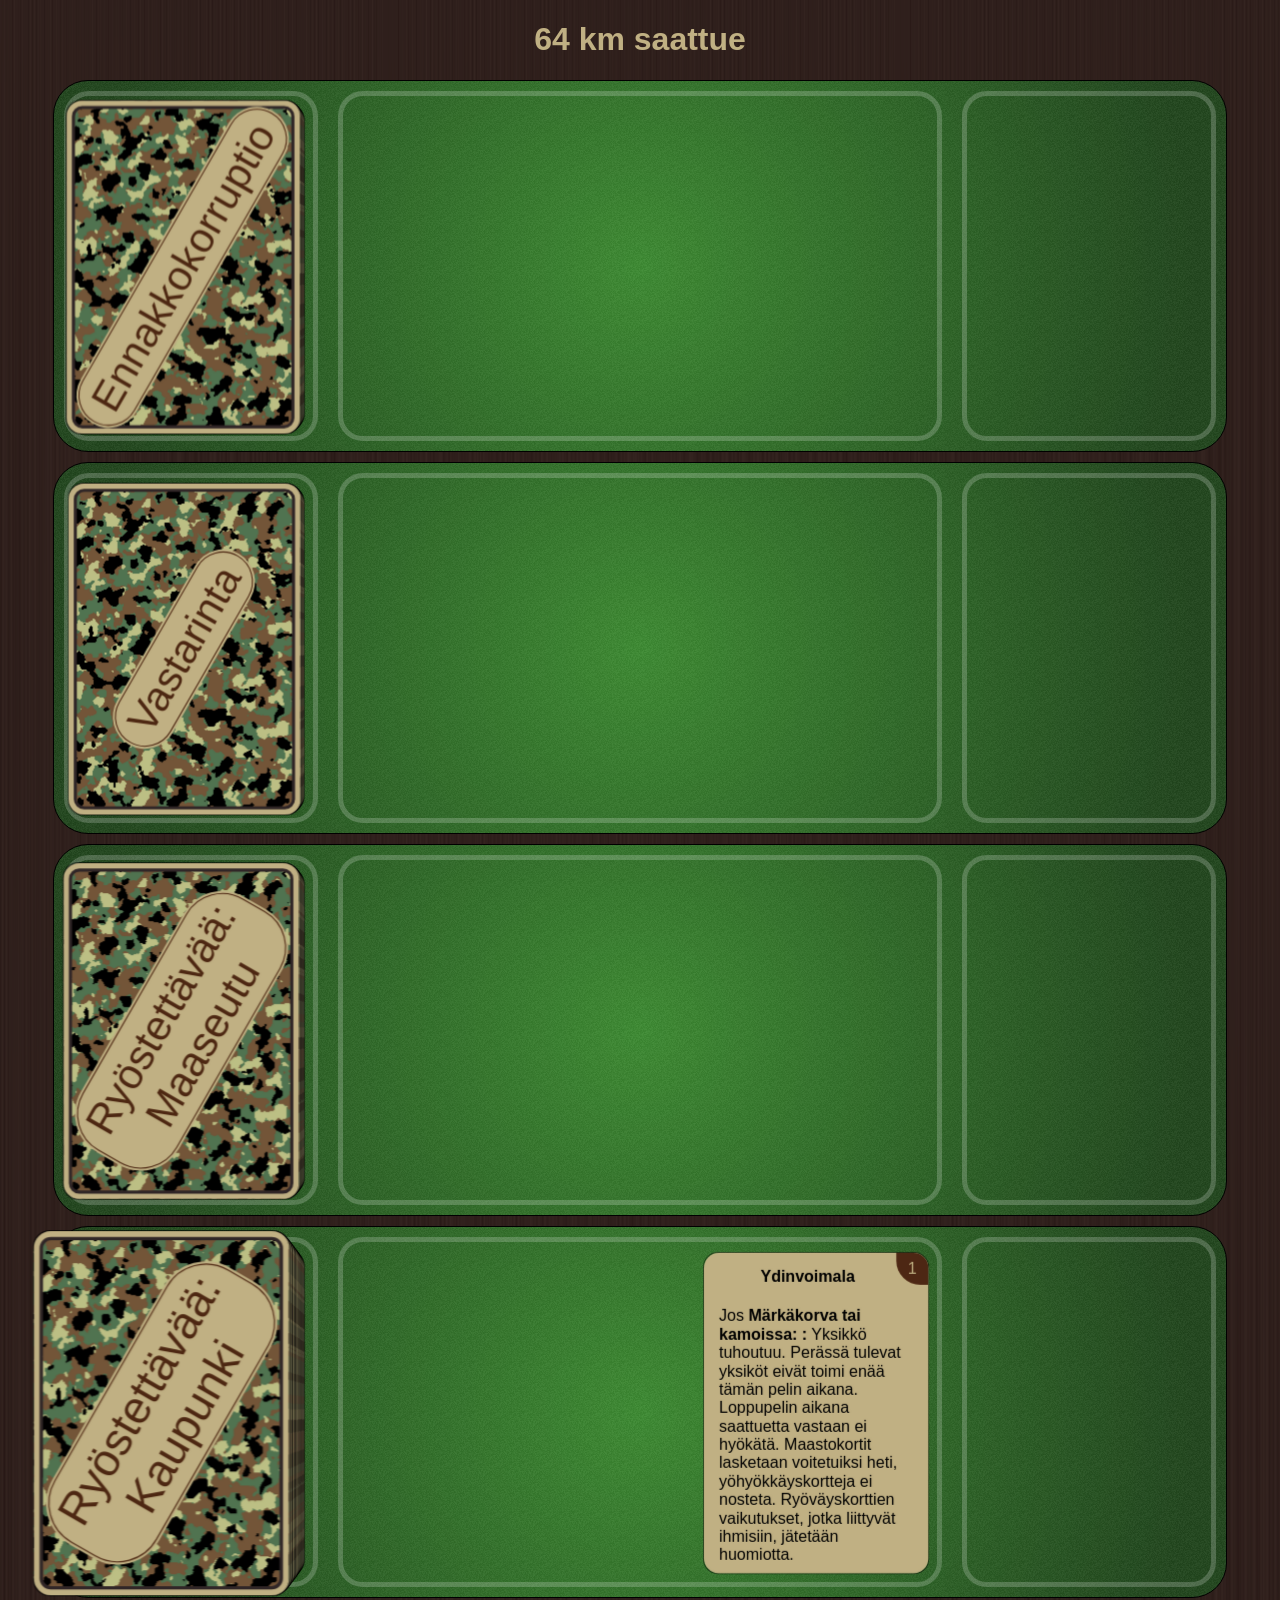
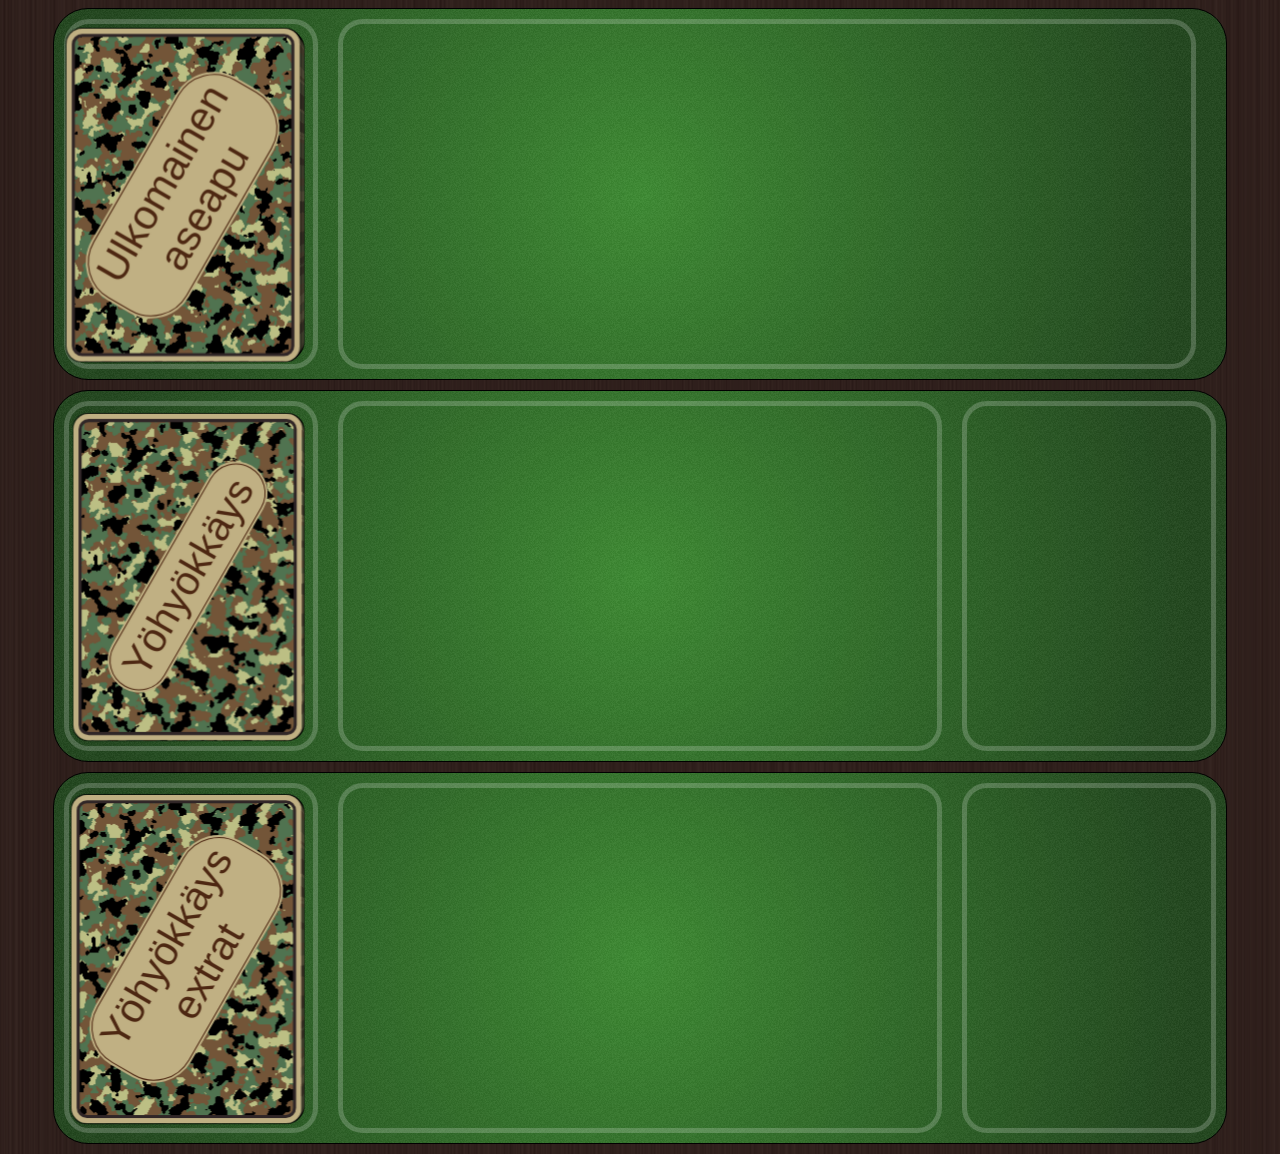
==== index.html @ 8c6b7144 "Add background oak texture with generator code." ====
<!DOCTYPE html>
<html lang="fi">

<head>
  <meta charset="UTF-8">
  <meta http-equiv="X-UA-Compatible" content="IE=edge">
  <meta name="viewport" content="width=device-width, initial-scale=1.0">
  <title>64km saattue</title>
  <link rel="stylesheet" href="normalise.css">
  <style>
    body {
      background-color: #583c34;
      background-image: var(--wood);
      font-family: 'Gill Sans', 'Gill Sans MT', Calibri, 'Trebuchet MS', sans-serif;
    }

    h1 {
      color: #c0b083;
      text-align: center;
    }

    .playmat {
      border: 1px solid black;
      width: calc(100vw - 128px);
      min-width: 802px;
      border-radius: calc(10px + 15px + 10px);
      padding: 10px;
      margin-bottom: 10px;
      background:
        url([data-uri]),
        radial-gradient(circle, #36aa25 -30%, #073602 90%);
      display: grid;
      grid-template-columns: min-content 1fr min-content;
      grid-template-areas: 'draw play discard';
      gap: 20px;
      margin-inline: auto;
      --stack-height: calc(1.5px - 0.5px * (var(--per-row) / 8));
      /* --stack-height: calc(1.5px + 0px); */
      --overlap-height: 0px;
      --per-row: 1;
    }

    @media (min-width: 1162px) {
      .playmat {
        --per-row: 2;
        --overlap-height: 0.5px;
      }

      .playmat .card-slot--play .card:nth-last-child(-n+2) {
        transform: var(--default-transform);
        --reset: none;
      }
    }

    @media (min-width: 1394px) {
      .playmat {
        --per-row: 3;
        --overlap-height: 1px;
      }

      .playmat .card-slot--play .card:nth-last-child(-n+3) {
        transform: var(--default-transform);
        --reset: none;
      }
    }

    @media (min-width: 1626px) {
      .playmat {
        --per-row: 4;
        --overlap-height: 1.5px;
      }

      .playmat .card-slot--play .card:nth-last-child(-n+4) {
        transform: var(--default-transform);
        --reset: none;
      }
    }

    @media (min-width: 1858px) {
      .playmat {
        --per-row: 5;
      }

      .playmat .card-slot--play .card:nth-last-child(-n+5) {
        transform: var(--default-transform);
        --reset: none;
      }
    }

    @media (min-width: 2090px) {
      .playmat {
        --per-row: 6;
      }

      .playmat .card-slot--play .card:nth-last-child(-n+6) {
        transform: var(--default-transform);
        --reset: none;
      }
    }

    @media (min-width: 2322px) {
      .playmat {
        --per-row: 7;
      }

      .playmat .card-slot--play .card:nth-last-child(-n+7) {
        transform: var(--default-transform);
        --reset: none;
      }
    }

    @media (min-width: 2554px) {
      .playmat {
        --per-row: 8;
      }

      .playmat .card-slot--play .card:nth-last-child(-n+8) {
        transform: var(--default-transform);
        --reset: none;
      }
    }

    @media (min-width: 2786px) {
      .playmat {
        --per-row: 9;
      }

      .playmat .card-slot--play .card:nth-last-child(-n+9) {
        transform: var(--default-transform);
        --reset: none;
      }
    }

    .card-slot {
      background-color: transparent;
      border: 5px rgba(255, 255, 255, 0.2) solid;
      border-radius: calc(10px + 15px);
      padding: 10px;
      align-self: center;
      min-height: 320px;
      min-width: 224px;
    }

    .card-slot--play {
      display: flex;
      flex-wrap: wrap;
      gap: 8px;
      justify-content: end;
      max-width: 100%;
      flex-direction: row-reverse;
      perspective: 1000px;
      transform-style: preserve-3d;
      transform-origin: 100%;
    }

    .card-slot--play .card {
      --default-transform: translateZ(calc(var(--n) / var(--per-row) * var(--overlap-height)));
      --dur: 1s;
      transform: var(--default-transform);
      flex-shrink: 1;
      margin-bottom: -280px;
      z-index: 0;
      --upfront: 50px;
      --shadow-color: rgba(0, 0, 0, 0.2);
      box-shadow: 0 0 0 0 var(--shadow-color);
      border-radius: 15px;
      transition: transform 0.1s ease-out, box-shadow 0.1s ease-out;
      transition-delay: calc(var(--dur) * 0.8);
    }

    .card-slot--play .card:hover {
      animation: var(--reset, var(--dur) 1 normal reveal);
      z-index: 1;
      transition: z-index 0s linear, transform 0s linear, box-shadow 2s linear;
      transition-delay: calc(var(--dur) * 0.8);
      transform-origin: top center;

      transform: translateY(0) translateZ(var(--upfront));
      box-shadow: var(--reset, 20px 20px 20px 0 var(--shadow-color));
    }

    .card-slot--play .card:hover .card__flipper {
      animation: var(--reset, var(--dur) 1 normal reveal_flip);
    }

    @keyframes reveal {
      0% {
        transform: translateY(0) translateZ(calc(var(--n) / var(--per-row) * var(--overlap-height)));
        box-shadow: 0 0 0 0 var(--shadow-color);
      }

      20% {
        transform: translateY(-10px) translateZ(calc(var(--n) / var(--per-row) * var(--overlap-height)));
        box-shadow: 0 0 0 0 var(--shadow-color);
      }

      60% {
        transform: translateY(-20px) translateZ(calc(var(--n) / var(--per-row) * var(--overlap-height)));
        box-shadow: 0 0 0 0 var(--shadow-color);
      }

      80% {
        transform: translateY(-280px) translateZ(calc(var(--n) / var(--per-row) * var(--overlap-height)));
        box-shadow: 0 0 0 0 var(--shadow-color);
      }

      100% {
        transform: translateY(0) translateZ(var(--upfront));
        box-shadow: 20px 20px 20px 0 var(--shadow-color);
      }
    }

    @keyframes reveal_flip {
      0% {
        transform: rotateX(0);
      }

      20% {
        transform: rotateX(-10deg);
      }

      60% {
        transform: rotateX(-20deg);
      }

      80% {
        transform: rotateX(40deg);
      }

      100% {
        transform: rotateX(0deg);
      }
    }

    .card-slot--play .card:last-child {
      margin-bottom: 0;
    }

    .card-slot--draw,
    .card-slot--discard {
      grid-area: draw;
      display: grid;
      grid-template-areas: 'pile';
      grid-template-rows: 1fr;
      grid-template-columns: 1fr;
    }


    h2 {
      grid-area: draw;
      align-self: center;
      justify-self: center;
      margin: 0;
      padding: 5px 15px;
      font-size: 40px;
      position: absolute;
      transform: rotate(-60deg);
      color: rgba(255, 255, 255, 0.2);
      font-weight: normal;
      text-align: center;
      user-select: none;
    }

    .card-slot--discard .card {
      filter: grayscale(1);
    }

    .playmat {
      perspective: 1000px;
      transform-style: preserve-3d;
      transform-origin: center center;
    }

    .card-slot {
      perspective: 1000px;
      transform-style: preserve-3d;
    }


    .card-slot--draw .card,
    .card-slot--discard .card {
      grid-area: pile;
      transform: translateZ(calc(var(--n) * var(--stack-height)));
    }

    .card:nth-child(1) {
      --n: 1;
    }

    .card:nth-child(2) {
      --n: 2;
    }

    .card:nth-child(3) {
      --n: 3;
    }

    .card:nth-child(4) {
      --n: 4;
    }

    .card:nth-child(5) {
      --n: 5;
    }

    .card:nth-child(6) {
      --n: 6;
    }

    .card:nth-child(7) {
      --n: 7;
    }

    .card:nth-child(8) {
      --n: 8;
    }

    .card:nth-child(9) {
      --n: 9;
    }

    .card:nth-child(10) {
      --n: 10;
    }

    .card:nth-child(11) {
      --n: 11;
    }

    .card:nth-child(12) {
      --n: 12;
    }

    .card:nth-child(13) {
      --n: 13;
    }

    .card:nth-child(14) {
      --n: 14;
    }

    .card:nth-child(15) {
      --n: 15;
    }

    .card:nth-child(16) {
      --n: 16;
    }

    .card:nth-child(17) {
      --n: 17;
    }

    .card:nth-child(18) {
      --n: 18;
    }

    .card:nth-child(19) {
      --n: 19;
    }

    .card:nth-child(20) {
      --n: 20;
    }

    .card:nth-child(21) {
      --n: 21;
    }

    .card:nth-child(22) {
      --n: 22;
    }

    .card:nth-child(23) {
      --n: 23;
    }

    .card:nth-child(24) {
      --n: 24;
    }

    .card:nth-child(25) {
      --n: 25;
    }

    .card:nth-child(26) {
      --n: 26;
    }

    .card:nth-child(27) {
      --n: 27;
    }

    .card:nth-child(28) {
      --n: 28;
    }

    .card:nth-child(29) {
      --n: 29;
    }

    .card:nth-child(30) {
      --n: 30;
    }

    .card:nth-child(31) {
      --n: 31;
    }

    .card:nth-child(32) {
      --n: 32;
    }

    .card:nth-child(33) {
      --n: 33;
    }

    .card:nth-child(34) {
      --n: 34;
    }

    .card:nth-child(35) {
      --n: 35;
    }

    .card:nth-child(36) {
      --n: 36;
    }

    .card:nth-child(37) {
      --n: 37;
    }

    .card:nth-child(38) {
      --n: 38;
    }

    .card:nth-child(39) {
      --n: 39;
    }

    .card:nth-child(40) {
      --n: 40;
    }

    .card:nth-child(41) {
      --n: 41;
    }

    .card:nth-child(42) {
      --n: 42;
    }

    .card:nth-child(43) {
      --n: 43;
    }

    .card:nth-child(44) {
      --n: 44;
    }

    .card:nth-child(45) {
      --n: 45;
    }

    .card:nth-child(46) {
      --n: 46;
    }

    .card:nth-child(47) {
      --n: 47;
    }

    .card:nth-child(48) {
      --n: 48;
    }

    .card:nth-child(49) {
      --n: 49;
    }

    .card:nth-child(50) {
      --n: 50;
    }

    .card:nth-child(51) {
      --n: 51;
    }

    .card:nth-child(52) {
      --n: 52;
    }

    .card:nth-child(53) {
      --n: 53;
    }

    .card:nth-child(54) {
      --n: 54;
    }

    .card:nth-child(55) {
      --n: 55;
    }

    .card:nth-child(56) {
      --n: 56;
    }

    .card:nth-child(57) {
      --n: 57;
    }

    .card:nth-child(58) {
      --n: 58;
    }

    .card:nth-child(59) {
      --n: 59;
    }

    .card:nth-child(60) {
      --n: 60;
    }


    .card-slot--play {
      grid-area: play;
    }

    .card-slot--discard {
      grid-area: discard;
    }

    .card {
      perspective: 1000px;
      width: 224px;
      height: 320px;
    }

    .card ::-webkit-scrollbar {
      width: 8px;
    }

    .card ::-webkit-scrollbar-track {
      margin-block: 15px;
      margin-right: 8px;
    }

    .card ::-webkit-scrollbar-thumb {
      border-radius: 10px;
      background: #4d2714;
      background-clip: content-box;
      border: 2px solid transparent;
    }

    .card__flipper {
      border: 1px solid rgba(0, 0, 0, 0.5);
      position: absolute;
      width: 100%;
      height: 100%;
      border-radius: 15px;
      transition: transform 0.5s ease-out;
      transform-style: preserve-3d;
      transform-origin: 100%;
    }


    .card-slot--draw .card__flipper {
      transform: translateX(-100%) rotateY(180deg);
    }

    .card--peek:hover .card__flipper {
      transform: none;
    }

    .card__front,
    .card__back {
      border-radius: 15px;
      padding: 15px;
      inset: 0;
      position: absolute;
      backface-visibility: hidden;
      background-color: #c0b083;
    }

    .card__front {
      color: black;
      transform: translateZ(1px);
      overflow: auto;
    }

    .card__back {
      content: '64km';
      text-align: center;
      transform: rotateY(180deg);
      background: var(--camo);
      box-shadow: inset 0 0 0 5px #c0b083, inset 0 0 0 8px #302627;
      display: grid;
      justify-items: center;
      align-items: center;
    }

    .card__back span {
      background: #c0b083;
      border-radius: 40px;
      padding: 5px 15px;
      font-size: 40px;
      position: absolute;
      transform: rotate(-60deg);
      color: #4d2712;
      border: 1px solid #4d2712;
      box-shadow: 0 0 0 2px #c0b083;
      user-select: none;
    }

    .id {
        float: right;
        background: #4d2714;
        border-radius: 0 0 0 24px;
        min-width: 32px;
        height: 32px;
        margin-right: -15px;
        margin-top: -15px;
        color: #c0b083;
        text-align: center;
        line-height: 32px;
    }
    .title {
      margin-top: 0;
      text-align: center;
    }
    .ohje {
      text-align: center;
      min-height: 70px;
    }
    .paljonko {
      margin-top: 32px;
      font-size: 50px;
      text-align: center;
    }

</style>
</head>

<body>
  <h1>64 km saattue</h1>

  <div id='korruptio' class='playmat'>
    <h2>Ennakkokorruptio</h2>
    <div class='card-slot card-slot--draw' id='korruptiopakka'></div>
    <div class='card-slot card-slot--play' id='korruptiopoyta'></div>
    <div class='card-slot card-slot--discard' id='korruptiopoisto'></div>
  </div>

  <div id='vastarinta' class='playmat playmat--opposition'>
    <h2>Vastarinta</h2>
    <div class='card-slot card-slot--draw' id='vastarintapakka'></div>
    <div class='card-slot card-slot--play' id='vastarintapoyta'></div>
    <div class='card-slot card-slot--discard' id='vastarintapoisto'></div>
  </div>

  <div id='ryosto_maaseutu' class='playmat'>
    <h2>Ryöstettävää: Maaseutu</h2>
    <div class='card-slot card-slot--draw' id='ryosto_maaseutupakka'></div>
    <div class='card-slot card-slot--play' id='ryosto_maaseutupoyta'></div>
    <div class='card-slot card-slot--discard' id='ryosto_maaseutupoisto'></div>
  </div>

  <div id='ryosto_kaupunki' class='playmat'>
    <h2>Ryöstettävää: Kaupunki</h2>
    <div class='card-slot card-slot--draw' id='ryosto_kaupunkipakka'></div>
    <div class='card-slot card-slot--play' id='ryosto_kaupunkipoyta'>
<div class="card" onclick="javascript: siirra_seuraavaan(this,3);">
  <div class="card__flipper">
    <div class="card__front">
      <div class="id">1</div>
      <h4 class="title">Ydinvoimala</h4>
      <div class="content">
        <p>Jos <b>Märkäkorva tai kamoissa: :</b> Yksikkö tuhoutuu. Perässä tulevat yksiköt eivät toimi enää tämän pelin aikana. Loppupelin aikana saattuetta vastaan ei hyökätä. Maastokortit lasketaan voitetuiksi heti, yöhyökkäyskortteja ei nosteta. Ryöväyskorttien vaikutukset, jotka liittyvät ihmisiin, jätetään huomiotta.</p>
        <p>Muuten: Muut: Lunnaat henkilökunnasta + 500 $</p>
      </div>
    </div>
    <div class="card__back">
      <span>Ryöstettävää: Kaupunki</span>
    </div>
  </div>
</div>

    </div>
    <div class='card-slot card-slot--discard' id='ryosto_kaupunkipoisto'></div>
  </div>

  <div id='aseapu' class='playmat'>
    <h2>Ulkomainen aseapu</h2>
    <div class='card-slot card-slot--draw' id='aseapupakka'></div>
    <div class='card-slot card-slot--play' id='aseapupoyta'></div>
  </div>

  <div id='yohyokkays' class='playmat'>
    <h2>Yöhyökkäys</h2>
    <div class='card-slot card-slot--draw' id='yohyokkayspakka'></div>
    <div class='card-slot card-slot--play' id='yohyokkayspoyta'></div>
    <div class='card-slot card-slot--discard' id='yohyokkayspoisto'></div>
  </div>

  <div id='yohyokkays_extra' class='playmat'>
    <h2>Yöhyökkäys extrat</h2>
    <div class='card-slot card-slot--draw' id='yohyokkays_extrapakka'></div>
    <div class='card-slot card-slot--play' id='yohyokkays_extrapakka'></div>
    <div class='card-slot card-slot--discard' id='yohyokkays_extrapakka'></div>
  </div>

  <script type="text/javascript" src="js/korruptio.js"></script>
  <script type="text/javascript" src="js/vastarinta.js"></script>
  <script type="text/javascript" src="js/ryosto_maaseutu.js"></script>
  <script type="text/javascript" src="js/ryosto_kaupunki.js"></script>
  <script type="text/javascript" src="js/yohyokkays.js"></script>
  <script type="text/javascript" src="js/aseapu.js"></script>

  <script src="js/korttiengine.js"></script>

<script>
let ra_first = 88 / 255;
let ga_first = 60 / 255;
let ba_first = 52 / 255;

let rc_first = 37 / 255;
let gc_first = 20 / 255;
let bc_first = 18 / 255;

let multi = 0.09;

let rc = rc_first*0.12;
let gc = gc_first*multi;
let bc = bc_first*multi;

let ra = ra_first*0.12 - rc;
let ga = ga_first*multi - gc;
let ba = ba_first*multi - bc;

document.write(`
<style>/*
  html{
    --wood: url("data:image/svg+xml,\
      %3Csvg xmlns='http://www.w3.org/2000/svg'%3E\
        %3Cfilter id='filter'%3E\
          %3CfeTurbulence type='fractalNoise' baseFrequency='.5 .001'/%3E\
          %3CfeColorMatrix values='0 0 0 ${ra} ${rc}\
                                   0 0 0 ${ga} ${gc}\
                                   0 0 0 ${ba} ${bc}\
                                   0 0 0 0 1'/%3E\
        %3C/filter%3E\
        %3Crect width='100%25' height='100%25' filter='url(%23filter)'/%3E\
      %3C/svg%3E");
  }*/
</style>
`)
</script>

<style>
  html{
    --wood: url("data:image/svg+xml,\
      %3Csvg xmlns='http://www.w3.org/2000/svg'%3E\
        %3Cfilter id='filter'%3E\
          %3CfeTurbulence type='fractalNoise' baseFrequency='.5 .001'/%3E\
          %3CfeColorMatrix values='0 0 0 0.023 0.017\
                                   0 0 0 0.014 0.007\
                                   0 0 0 0.011 0.006\
                                   0 0 0 0     1'/%3E\
        %3C/filter%3E\
        %3Crect width='100%25' height='100%25' filter='url(%23filter)'/%3E\
      %3C/svg%3E");

    --camo: url("data:image/svg+xml,\
      %3Csvg xmlns='http://www.w3.org/2000/svg'%3E\
        %3Cfilter id='filter'%3E\
          %3CfeTurbulence type='fractalNoise' baseFrequency='0.06' numOctaves='3'/%3E\
          %3CfeComponentTransfer%3E\
            %3CfeFuncR type='discrete' tableValues='0 0 0 1 1'/%3E\
            %3CfeFuncG type='discrete' tableValues='0 0 0 1 1'/%3E\
            %3CfeFuncB type='discrete' tableValues='0 1'/%3E\
          %3C/feComponentTransfer%3E\
          %3CfeColorMatrix values='1  0 0 0 0 \
                                  -1  1 0 0 0 \
                                  -1 -1 1 0 0 \
                                   0  0 0 0 1'/%3E\
          %3CfeColorMatrix values='-.08 .42  .09 0 .08 \
                                   -.17 .35 -.08 0 .17 \
                                   -.08 .15 -.04 0 .08 \
                                    0   0    0   0 1'/%3E\
        %3C/filter%3E\
        %3Crect width='100%25' height='100%25' filter='url(%23filter)'/%3E\
      %3C/svg%3E");
  }
</style>
</body>

</html>
---- normalise.css ----
/*! normalize.css v8.0.1 | MIT License | github.com/necolas/normalize.css */

/* Document
   ========================================================================== */

/**
 * 1. Correct the line height in all browsers.
 * 2. Prevent adjustments of font size after orientation changes in iOS.
 */

html {
  line-height: 1.15; /* 1 */
  -webkit-text-size-adjust: 100%; /* 2 */
}

/* Sections
   ========================================================================== */

/**
 * Remove the margin in all browsers.
 */

body {
  margin: 0;
}

/**
 * Render the `main` element consistently in IE.
 */

main {
  display: block;
}

/**
 * Correct the font size and margin on `h1` elements within `section` and
 * `article` contexts in Chrome, Firefox, and Safari.
 */

h1 {
  font-size: 2em;
  margin: 0.67em 0;
}

/* Grouping content
   ========================================================================== */

/**
 * 1. Add the correct box sizing in Firefox.
 * 2. Show the overflow in Edge and IE.
 */

hr {
  box-sizing: content-box; /* 1 */
  height: 0; /* 1 */
  overflow: visible; /* 2 */
}

/**
 * 1. Correct the inheritance and scaling of font size in all browsers.
 * 2. Correct the odd `em` font sizing in all browsers.
 */

pre {
  font-family: monospace, monospace; /* 1 */
  font-size: 1em; /* 2 */
}

/* Text-level semantics
   ========================================================================== */

/**
 * Remove the gray background on active links in IE 10.
 */

a {
  background-color: transparent;
}

/**
 * 1. Remove the bottom border in Chrome 57-
 * 2. Add the correct text decoration in Chrome, Edge, IE, Opera, and Safari.
 */

abbr[title] {
  border-bottom: none; /* 1 */
  text-decoration: underline; /* 2 */
  text-decoration: underline dotted; /* 2 */
}

/**
 * Add the correct font weight in Chrome, Edge, and Safari.
 */

b,
strong {
  font-weight: bolder;
}

/**
 * 1. Correct the inheritance and scaling of font size in all browsers.
 * 2. Correct the odd `em` font sizing in all browsers.
 */

code,
kbd,
samp {
  font-family: monospace, monospace; /* 1 */
  font-size: 1em; /* 2 */
}

/**
 * Add the correct font size in all browsers.
 */

small {
  font-size: 80%;
}

/**
 * Prevent `sub` and `sup` elements from affecting the line height in
 * all browsers.
 */

sub,
sup {
  font-size: 75%;
  line-height: 0;
  position: relative;
  vertical-align: baseline;
}

sub {
  bottom: -0.25em;
}

sup {
  top: -0.5em;
}

/* Embedded content
   ========================================================================== */

/**
 * Remove the border on images inside links in IE 10.
 */

img {
  border-style: none;
}

/* Forms
   ========================================================================== */

/**
 * 1. Change the font styles in all browsers.
 * 2. Remove the margin in Firefox and Safari.
 */

button,
input,
optgroup,
select,
textarea {
  font-family: inherit; /* 1 */
  font-size: 100%; /* 1 */
  line-height: 1.15; /* 1 */
  margin: 0; /* 2 */
}

/**
 * Show the overflow in IE.
 * 1. Show the overflow in Edge.
 */

button,
input { /* 1 */
  overflow: visible;
}

/**
 * Remove the inheritance of text transform in Edge, Firefox, and IE.
 * 1. Remove the inheritance of text transform in Firefox.
 */

button,
select { /* 1 */
  text-transform: none;
}

/**
 * Correct the inability to style clickable types in iOS and Safari.
 */

button,
[type="button"],
[type="reset"],
[type="submit"] {
  -webkit-appearance: button;
}

/**
 * Remove the inner border and padding in Firefox.
 */

button::-moz-focus-inner,
[type="button"]::-moz-focus-inner,
[type="reset"]::-moz-focus-inner,
[type="submit"]::-moz-focus-inner {
  border-style: none;
  padding: 0;
}

/**
 * Restore the focus styles unset by the previous rule.
 */

button:-moz-focusring,
[type="button"]:-moz-focusring,
[type="reset"]:-moz-focusring,
[type="submit"]:-moz-focusring {
  outline: 1px dotted ButtonText;
}

/**
 * Correct the padding in Firefox.
 */

fieldset {
  padding: 0.35em 0.75em 0.625em;
}

/**
 * 1. Correct the text wrapping in Edge and IE.
 * 2. Correct the color inheritance from `fieldset` elements in IE.
 * 3. Remove the padding so developers are not caught out when they zero out
 *    `fieldset` elements in all browsers.
 */

legend {
  box-sizing: border-box; /* 1 */
  color: inherit; /* 2 */
  display: table; /* 1 */
  max-width: 100%; /* 1 */
  padding: 0; /* 3 */
  white-space: normal; /* 1 */
}

/**
 * Add the correct vertical alignment in Chrome, Firefox, and Opera.
 */

progress {
  vertical-align: baseline;
}

/**
 * Remove the default vertical scrollbar in IE 10+.
 */

textarea {
  overflow: auto;
}

/**
 * 1. Add the correct box sizing in IE 10.
 * 2. Remove the padding in IE 10.
 */

[type="checkbox"],
[type="radio"] {
  box-sizing: border-box; /* 1 */
  padding: 0; /* 2 */
}

/**
 * Correct the cursor style of increment and decrement buttons in Chrome.
 */

[type="number"]::-webkit-inner-spin-button,
[type="number"]::-webkit-outer-spin-button {
  height: auto;
}

/**
 * 1. Correct the odd appearance in Chrome and Safari.
 * 2. Correct the outline style in Safari.
 */

[type="search"] {
  -webkit-appearance: textfield; /* 1 */
  outline-offset: -2px; /* 2 */
}

/**
 * Remove the inner padding in Chrome and Safari on macOS.
 */

[type="search"]::-webkit-search-decoration {
  -webkit-appearance: none;
}

/**
 * 1. Correct the inability to style clickable types in iOS and Safari.
 * 2. Change font properties to `inherit` in Safari.
 */

::-webkit-file-upload-button {
  -webkit-appearance: button; /* 1 */
  font: inherit; /* 2 */
}

/* Interactive
   ========================================================================== */

/*
 * Add the correct display in Edge, IE 10+, and Firefox.
 */

details {
  display: block;
}

/*
 * Add the correct display in all browsers.
 */

summary {
  display: list-item;
}

/* Misc
   ========================================================================== */

/**
 * Add the correct display in IE 10+.
 */

template {
  display: none;
}

/**
 * Add the correct display in IE 10.
 */

[hidden] {
  display: none;
}
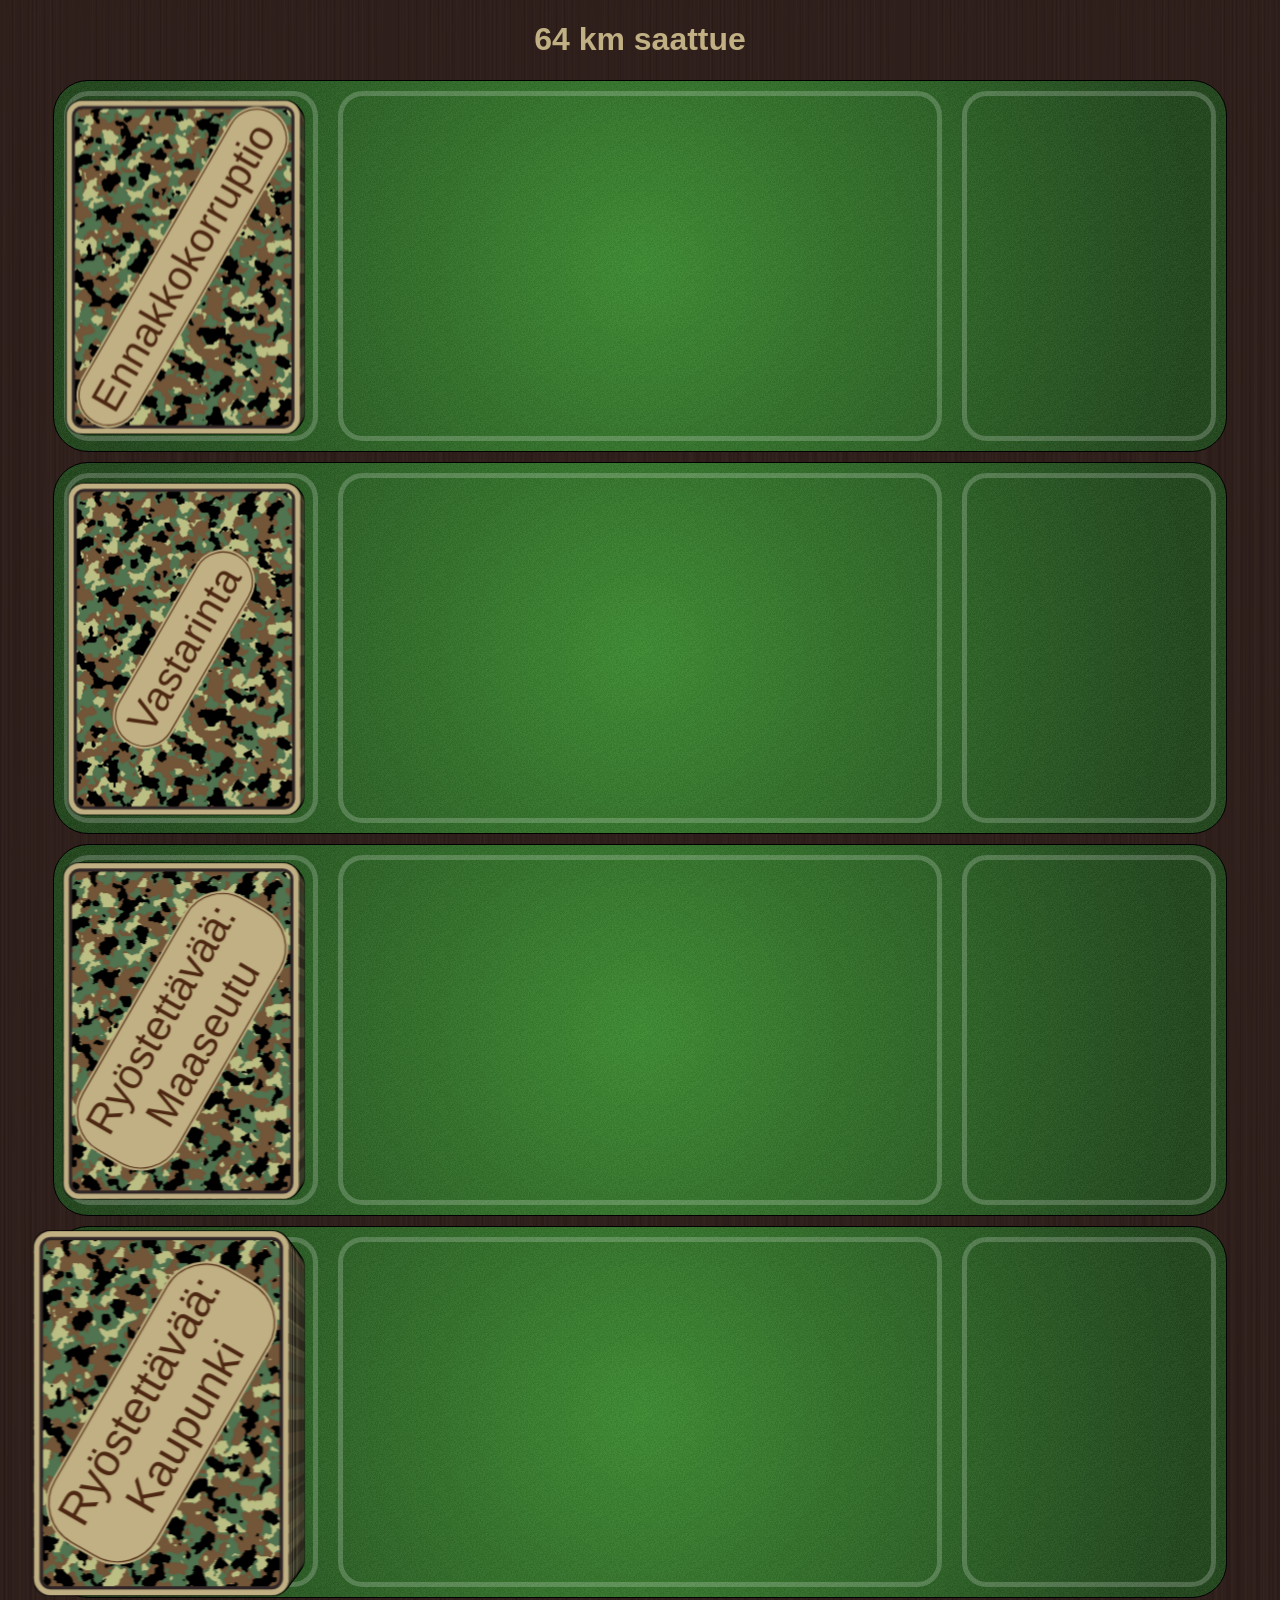
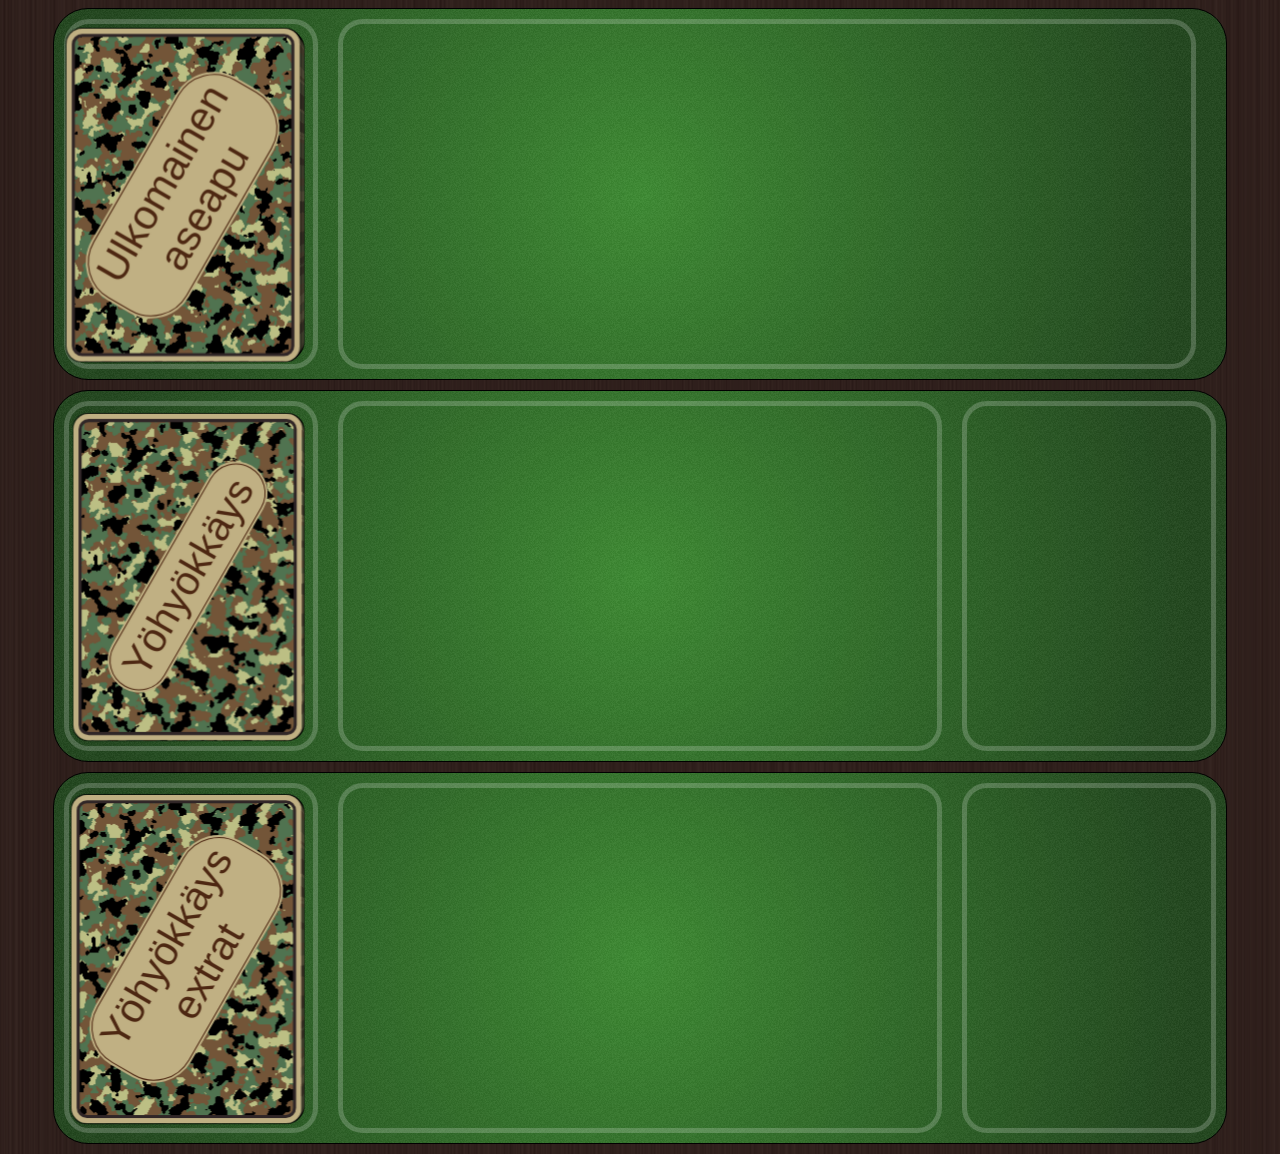
==== commit f370432b: "Remove temporary card" ====
--- a/index.html
+++ b/index.html
@@ -670,24 +670,7 @@
   <div id='ryosto_kaupunki' class='playmat'>
     <h2>Ryöstettävää: Kaupunki</h2>
     <div class='card-slot card-slot--draw' id='ryosto_kaupunkipakka'></div>
-    <div class='card-slot card-slot--play' id='ryosto_kaupunkipoyta'>
-<div class="card" onclick="javascript: siirra_seuraavaan(this,3);">
-  <div class="card__flipper">
-    <div class="card__front">
-      <div class="id">1</div>
-      <h4 class="title">Ydinvoimala</h4>
-      <div class="content">
-        <p>Jos <b>Märkäkorva tai kamoissa: :</b> Yksikkö tuhoutuu. Perässä tulevat yksiköt eivät toimi enää tämän pelin aikana. Loppupelin aikana saattuetta vastaan ei hyökätä. Maastokortit lasketaan voitetuiksi heti, yöhyökkäyskortteja ei nosteta. Ryöväyskorttien vaikutukset, jotka liittyvät ihmisiin, jätetään huomiotta.</p>
-        <p>Muuten: Muut: Lunnaat henkilökunnasta + 500 $</p>
-      </div>
-    </div>
-    <div class="card__back">
-      <span>Ryöstettävää: Kaupunki</span>
-    </div>
-  </div>
-</div>
-
-    </div>
+    <div class='card-slot card-slot--play' id='ryosto_kaupunkipoyta'></div>
     <div class='card-slot card-slot--discard' id='ryosto_kaupunkipoisto'></div>
   </div>
 
@@ -719,44 +702,6 @@
   <script type="text/javascript" src="js/aseapu.js"></script>
 
   <script src="js/korttiengine.js"></script>
-
-<script>
-let ra_first = 88 / 255;
-let ga_first = 60 / 255;
-let ba_first = 52 / 255;
-
-let rc_first = 37 / 255;
-let gc_first = 20 / 255;
-let bc_first = 18 / 255;
-
-let multi = 0.09;
-
-let rc = rc_first*0.12;
-let gc = gc_first*multi;
-let bc = bc_first*multi;
-
-let ra = ra_first*0.12 - rc;
-let ga = ga_first*multi - gc;
-let ba = ba_first*multi - bc;
-
-document.write(`
-<style>/*
-  html{
-    --wood: url("data:image/svg+xml,\
-      %3Csvg xmlns='http://www.w3.org/2000/svg'%3E\
-        %3Cfilter id='filter'%3E\
-          %3CfeTurbulence type='fractalNoise' baseFrequency='.5 .001'/%3E\
-          %3CfeColorMatrix values='0 0 0 ${ra} ${rc}\
-                                   0 0 0 ${ga} ${gc}\
-                                   0 0 0 ${ba} ${bc}\
-                                   0 0 0 0 1'/%3E\
-        %3C/filter%3E\
-        %3Crect width='100%25' height='100%25' filter='url(%23filter)'/%3E\
-      %3C/svg%3E");
-  }*/
-</style>
-`)
-</script>
 
 <style>
   html{
@@ -795,5 +740,4 @@
   }
 </style>
 </body>
-
 </html>
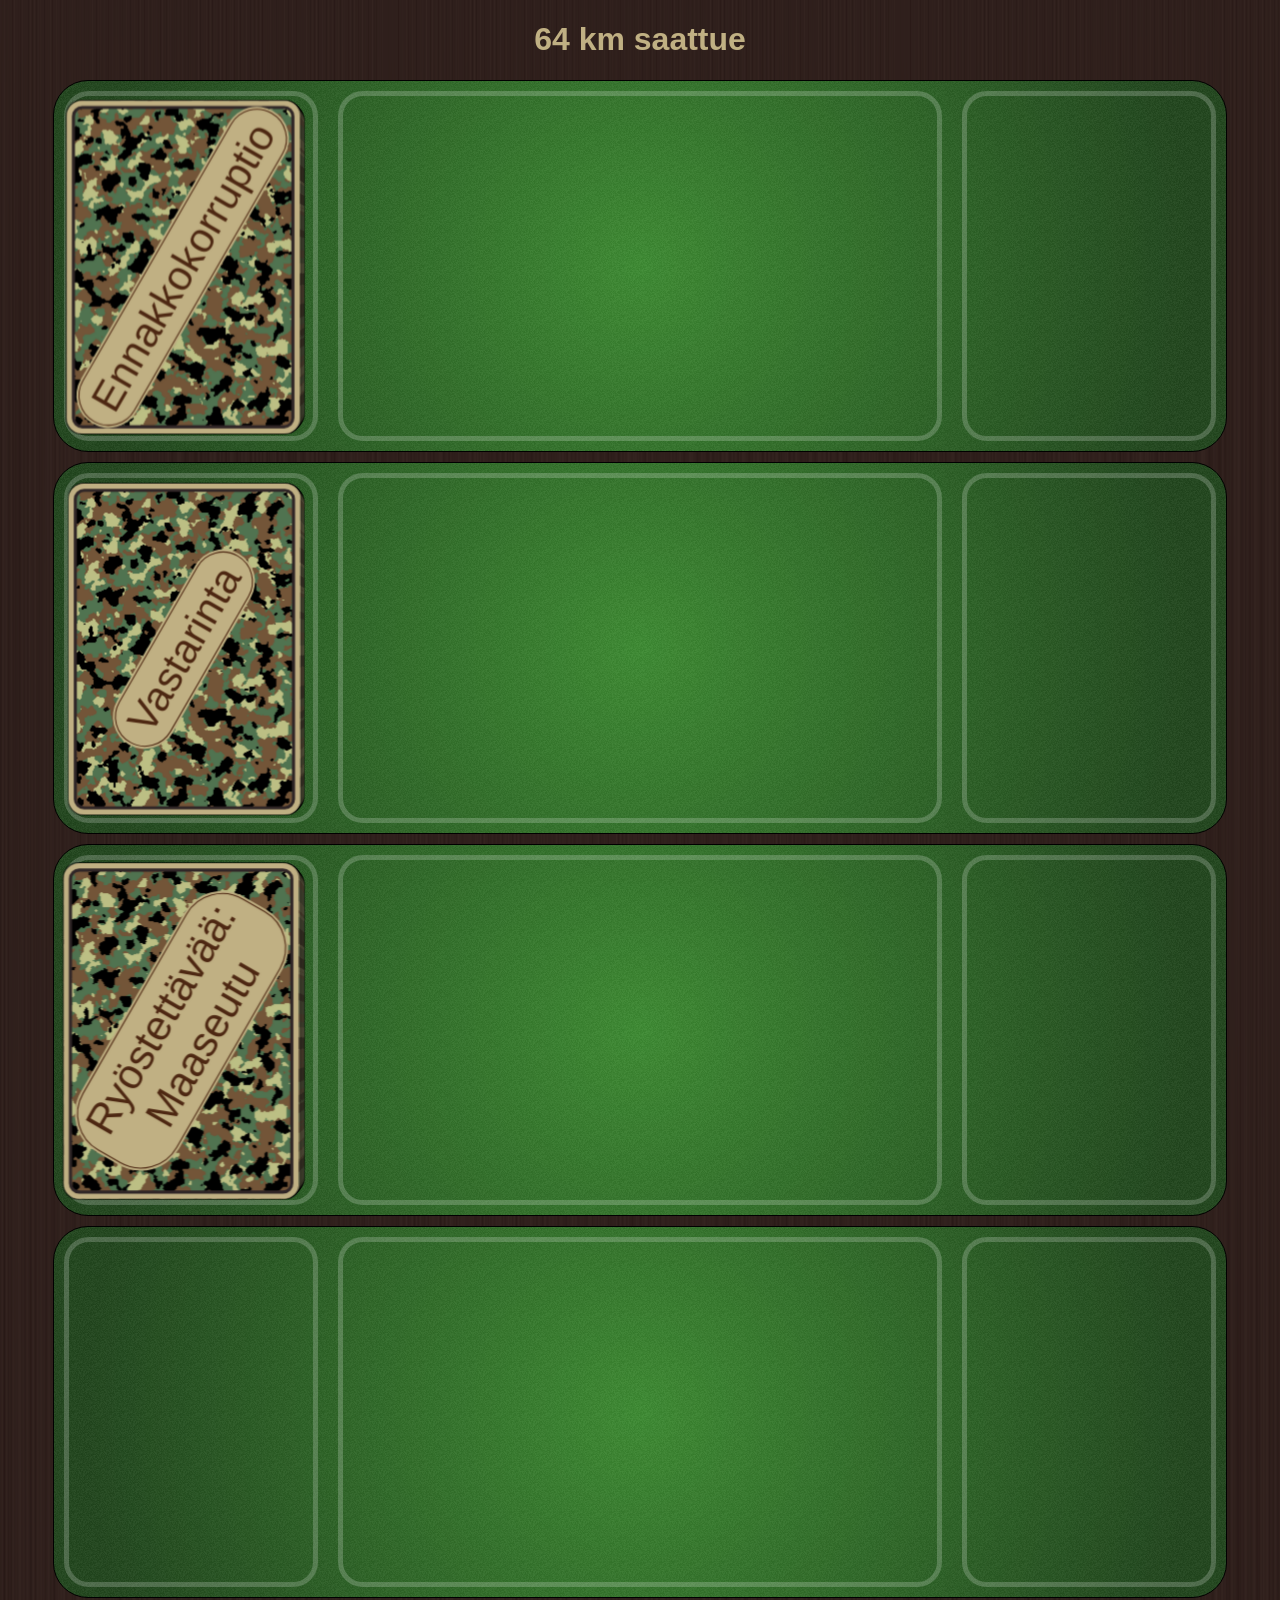
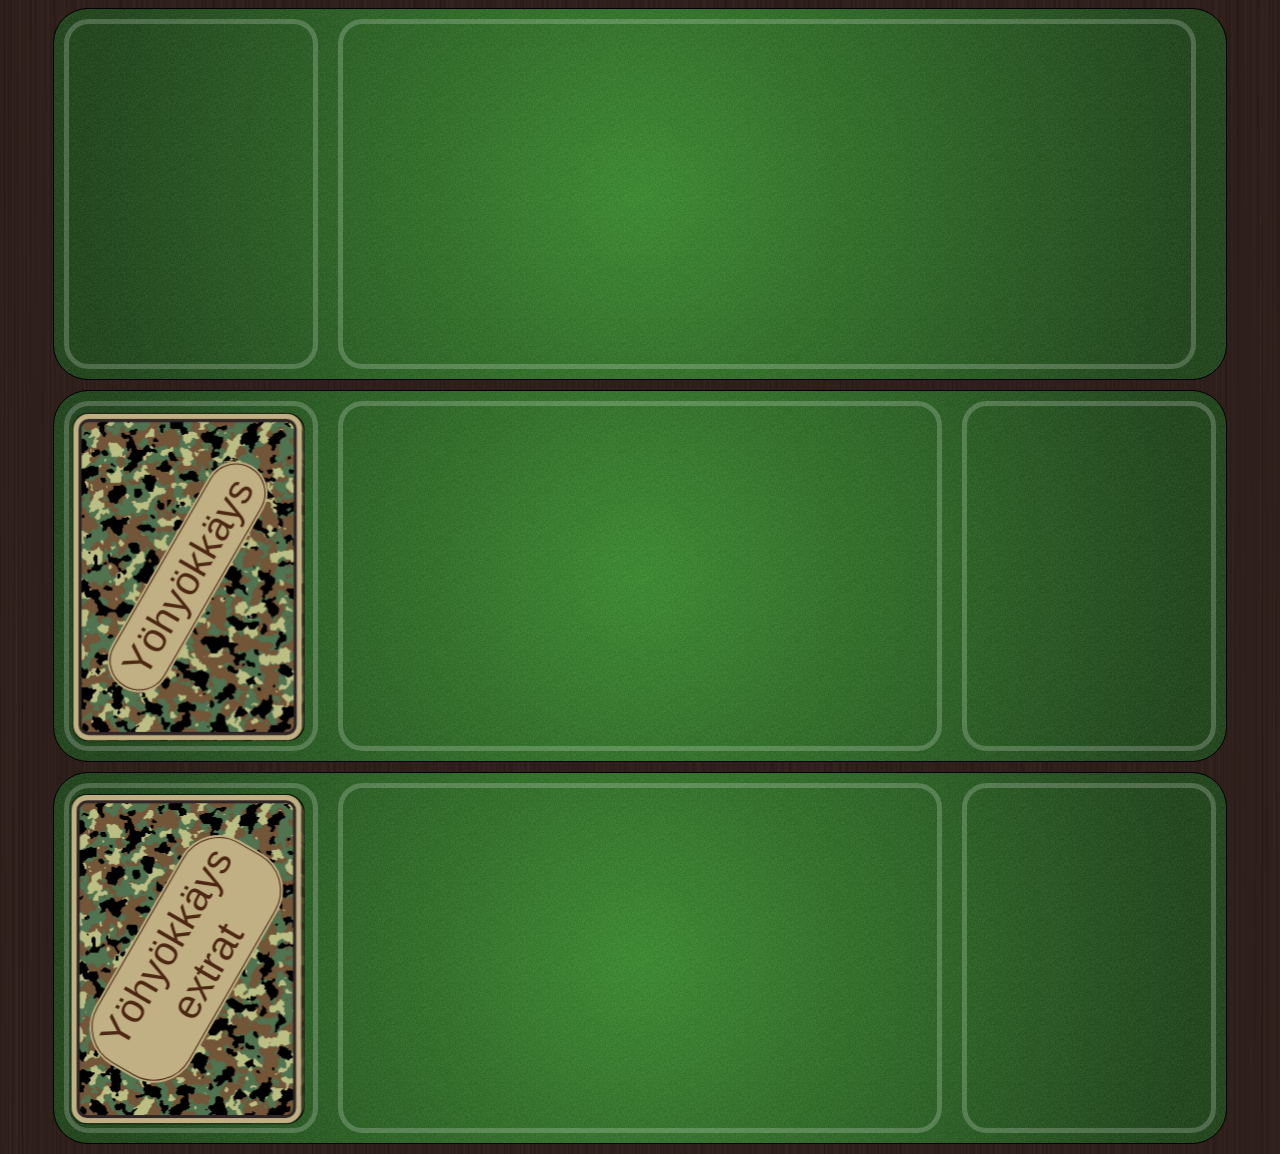
==== commit 5b7def16: "Move overlap code to separate modifier" ====
--- a/index.html
+++ b/index.html
@@ -46,7 +46,7 @@
         --overlap-height: 0.5px;
       }
 
-      .playmat .card-slot--play .card:nth-last-child(-n+2) {
+      .playmat .card-slot--overlap .card:nth-last-child(-n+2) {
         transform: var(--default-transform);
         --reset: none;
       }
@@ -58,7 +58,7 @@
         --overlap-height: 1px;
       }
 
-      .playmat .card-slot--play .card:nth-last-child(-n+3) {
+      .playmat .card-slot--overlap .card:nth-last-child(-n+3) {
         transform: var(--default-transform);
         --reset: none;
       }
@@ -70,7 +70,7 @@
         --overlap-height: 1.5px;
       }
 
-      .playmat .card-slot--play .card:nth-last-child(-n+4) {
+      .playmat .card-slot--overlap .card:nth-last-child(-n+4) {
         transform: var(--default-transform);
         --reset: none;
       }
@@ -81,7 +81,7 @@
         --per-row: 5;
       }
 
-      .playmat .card-slot--play .card:nth-last-child(-n+5) {
+      .playmat .card-slot--overlap .card:nth-last-child(-n+5) {
         transform: var(--default-transform);
         --reset: none;
       }
@@ -92,7 +92,7 @@
         --per-row: 6;
       }
 
-      .playmat .card-slot--play .card:nth-last-child(-n+6) {
+      .playmat .card-slot--overlap .card:nth-last-child(-n+6) {
         transform: var(--default-transform);
         --reset: none;
       }
@@ -103,7 +103,7 @@
         --per-row: 7;
       }
 
-      .playmat .card-slot--play .card:nth-last-child(-n+7) {
+      .playmat .card-slot--overlap .card:nth-last-child(-n+7) {
         transform: var(--default-transform);
         --reset: none;
       }
@@ -114,7 +114,7 @@
         --per-row: 8;
       }
 
-      .playmat .card-slot--play .card:nth-last-child(-n+8) {
+      .playmat .card-slot--overlap .card:nth-last-child(-n+8) {
         transform: var(--default-transform);
         --reset: none;
       }
@@ -125,7 +125,7 @@
         --per-row: 9;
       }
 
-      .playmat .card-slot--play .card:nth-last-child(-n+9) {
+      .playmat .card-slot--overlap .card:nth-last-child(-n+9) {
         transform: var(--default-transform);
         --reset: none;
       }
@@ -153,7 +153,7 @@
       transform-origin: 100%;
     }
 
-    .card-slot--play .card {
+     .card-slot--overlap .card {
       --default-transform: translateZ(calc(var(--n) / var(--per-row) * var(--overlap-height)));
       --dur: 1s;
       transform: var(--default-transform);
@@ -168,7 +168,7 @@
       transition-delay: calc(var(--dur) * 0.8);
     }
 
-    .card-slot--play .card:hover {
+    .card-slot--overlap .card:hover {
       animation: var(--reset, var(--dur) 1 normal reveal);
       z-index: 1;
       transition: z-index 0s linear, transform 0s linear, box-shadow 2s linear;
@@ -179,7 +179,7 @@
       box-shadow: var(--reset, 20px 20px 20px 0 var(--shadow-color));
     }
 
-    .card-slot--play .card:hover .card__flipper {
+    .card-slot--overlap .card:hover .card__flipper {
       animation: var(--reset, var(--dur) 1 normal reveal_flip);
     }
 
@@ -232,7 +232,7 @@
       }
     }
 
-    .card-slot--play .card:last-child {
+    .card-slot--overlap .card:last-child {
       margin-bottom: 0;
     }
 
@@ -649,7 +649,7 @@
   <div id='korruptio' class='playmat'>
     <h2>Ennakkokorruptio</h2>
     <div class='card-slot card-slot--draw' id='korruptiopakka'></div>
-    <div class='card-slot card-slot--play' id='korruptiopoyta'></div>
+    <div class='card-slot card-slot--play card-slot--overlap' id='korruptiopoyta'></div>
     <div class='card-slot card-slot--discard' id='korruptiopoisto'></div>
   </div>
 
@@ -663,34 +663,34 @@
   <div id='ryosto_maaseutu' class='playmat'>
     <h2>Ryöstettävää: Maaseutu</h2>
     <div class='card-slot card-slot--draw' id='ryosto_maaseutupakka'></div>
-    <div class='card-slot card-slot--play' id='ryosto_maaseutupoyta'></div>
+    <div class='card-slot card-slot--play card-slot--overlap' id='ryosto_maaseutupoyta'></div>
     <div class='card-slot card-slot--discard' id='ryosto_maaseutupoisto'></div>
   </div>
 
   <div id='ryosto_kaupunki' class='playmat'>
     <h2>Ryöstettävää: Kaupunki</h2>
     <div class='card-slot card-slot--draw' id='ryosto_kaupunkipakka'></div>
-    <div class='card-slot card-slot--play' id='ryosto_kaupunkipoyta'></div>
+    <div class='card-slot card-slot--play card-slot--overlap' id='ryosto_kaupunkipoyta'></div>
     <div class='card-slot card-slot--discard' id='ryosto_kaupunkipoisto'></div>
   </div>
 
   <div id='aseapu' class='playmat'>
     <h2>Ulkomainen aseapu</h2>
     <div class='card-slot card-slot--draw' id='aseapupakka'></div>
-    <div class='card-slot card-slot--play' id='aseapupoyta'></div>
+    <div class='card-slot card-slot--play card-slot--overlap' id='aseapupoyta'></div>
   </div>
 
   <div id='yohyokkays' class='playmat'>
     <h2>Yöhyökkäys</h2>
     <div class='card-slot card-slot--draw' id='yohyokkayspakka'></div>
-    <div class='card-slot card-slot--play' id='yohyokkayspoyta'></div>
+    <div class='card-slot card-slot--play card-slot--overlap' id='yohyokkayspoyta'></div>
     <div class='card-slot card-slot--discard' id='yohyokkayspoisto'></div>
   </div>
 
   <div id='yohyokkays_extra' class='playmat'>
     <h2>Yöhyökkäys extrat</h2>
     <div class='card-slot card-slot--draw' id='yohyokkays_extrapakka'></div>
-    <div class='card-slot card-slot--play' id='yohyokkays_extrapakka'></div>
+    <div class='card-slot card-slot--play card-slot--overlap' id='yohyokkays_extrapakka'></div>
     <div class='card-slot card-slot--discard' id='yohyokkays_extrapakka'></div>
   </div>
 
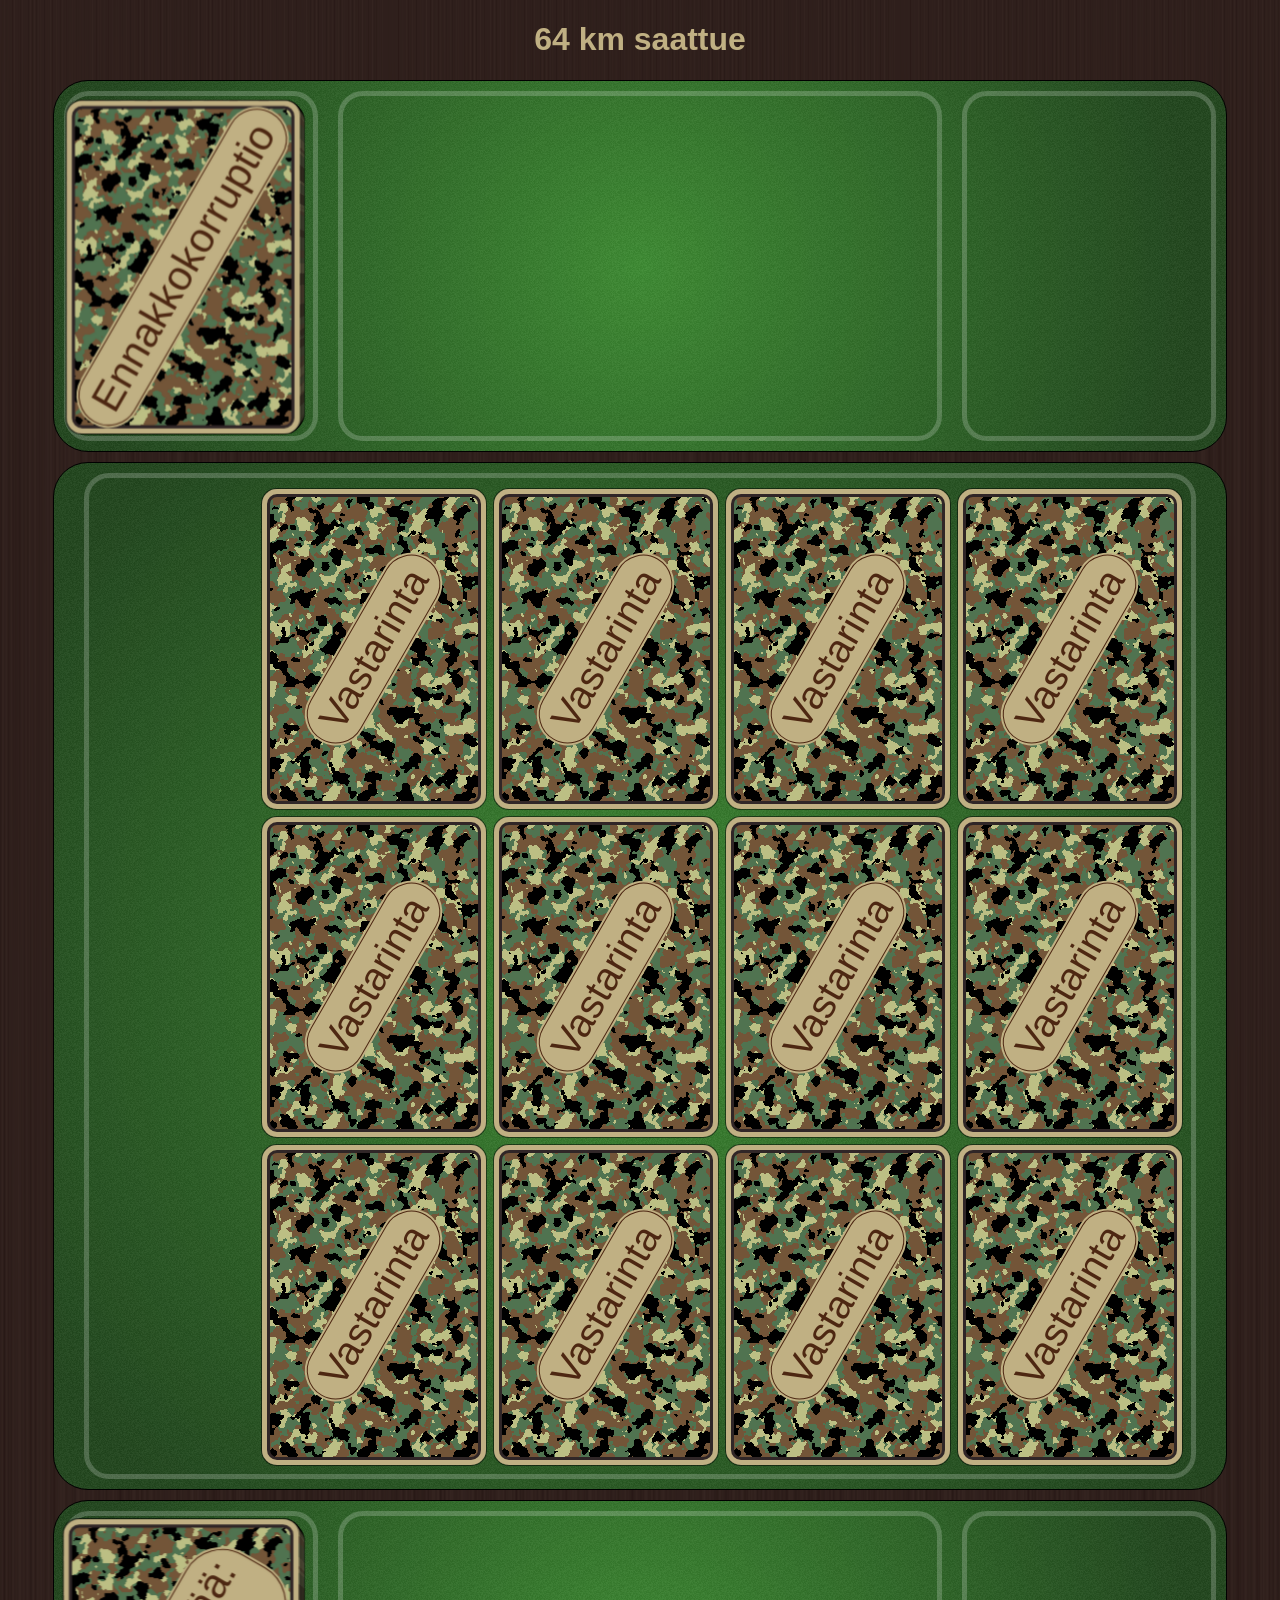
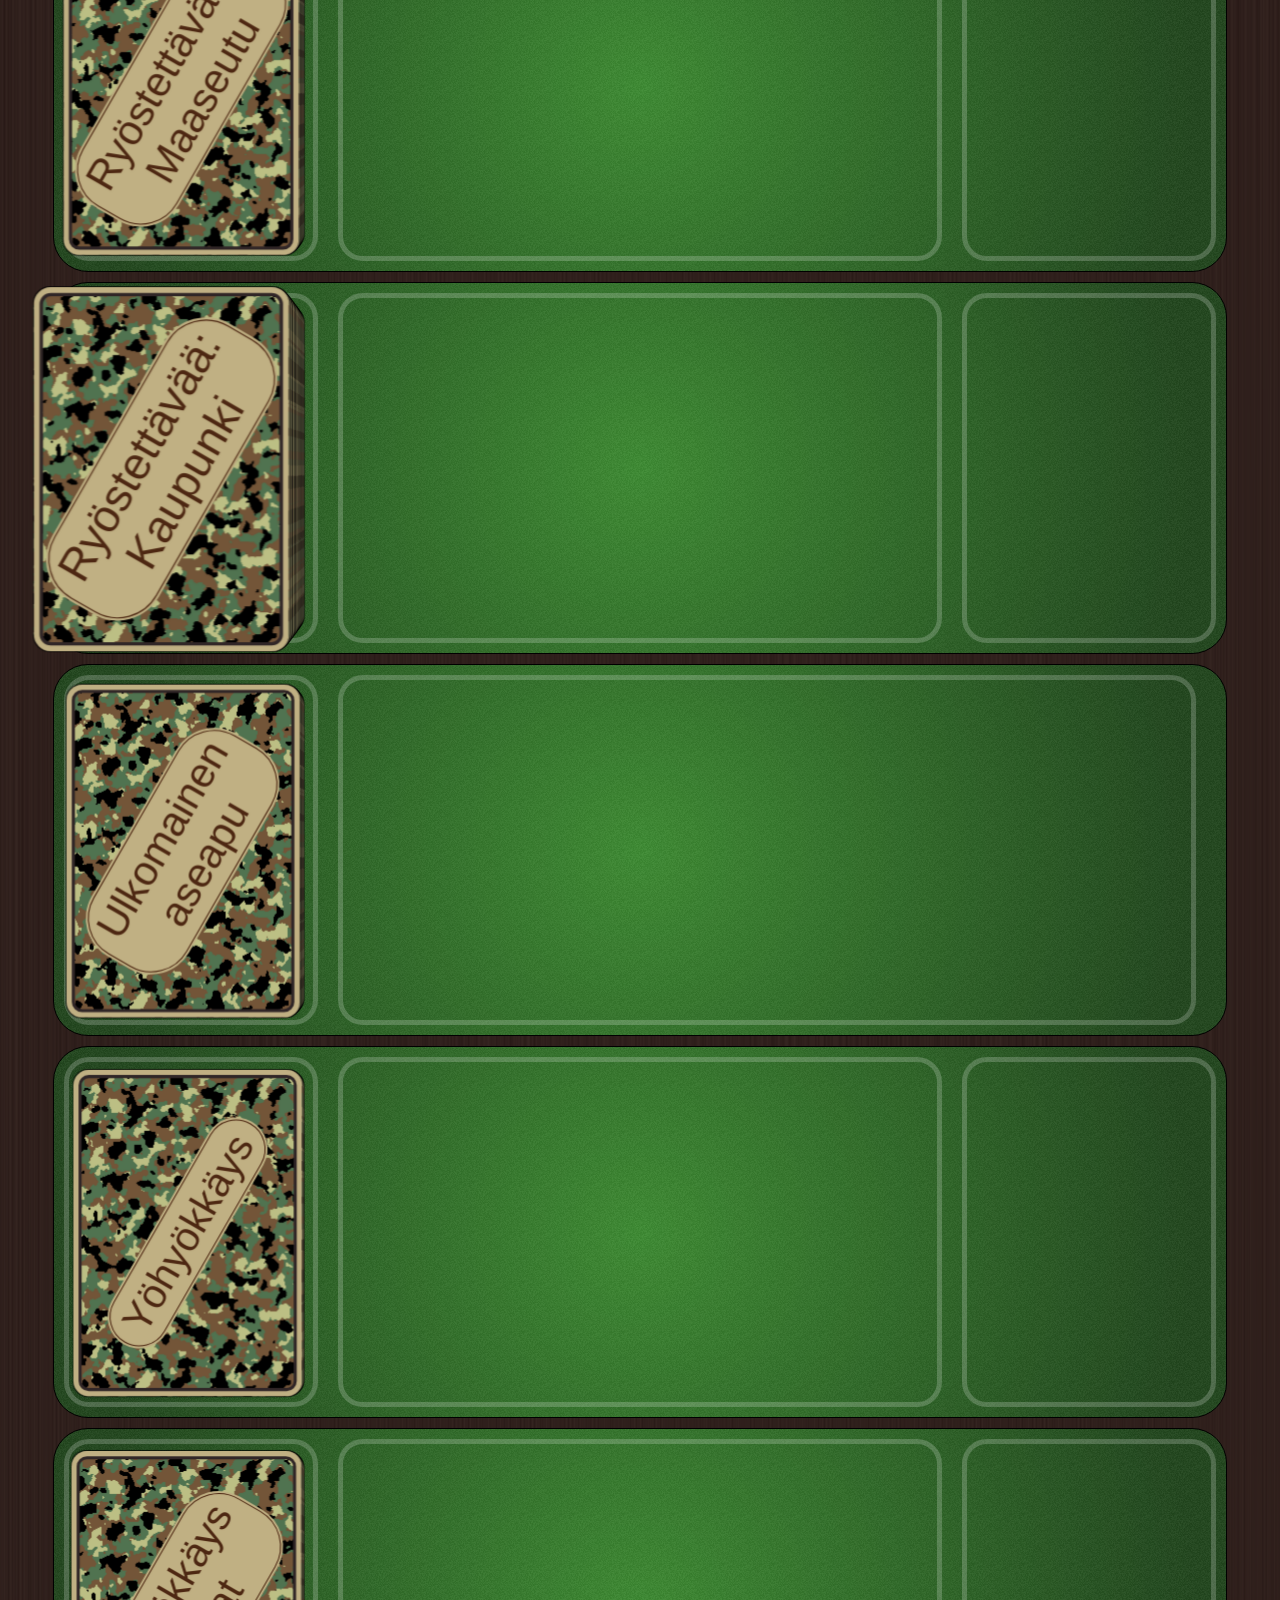
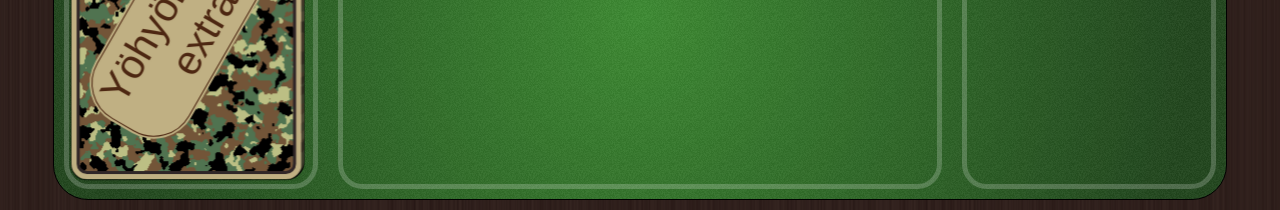
==== commit eabb6f2a: "Change opposition to list all game cards at once" ====
--- a/index.html
+++ b/index.html
@@ -565,13 +565,18 @@
       transform-origin: 100%;
     }
 
-
+    .playmat--opposition .card__flipper,
     .card-slot--draw .card__flipper {
       transform: translateX(-100%) rotateY(180deg);
     }
 
+    .playmat--opposition .card--reveal .card__flipper,
     .card--peek:hover .card__flipper {
       transform: none;
+    }
+
+    .playmat--opposition .card--reveal {
+      z-index: 2;
     }
 
     .card__front,
@@ -654,10 +659,10 @@
   </div>
 
   <div id='vastarinta' class='playmat playmat--opposition'>
-    <h2>Vastarinta</h2>
-    <div class='card-slot card-slot--draw' id='vastarintapakka'></div>
+    <!-- <h2>Vastarinta</h2>
+    <div class='card-slot card-slot--draw' id='vastarintapakka'></div> -->
     <div class='card-slot card-slot--play' id='vastarintapoyta'></div>
-    <div class='card-slot card-slot--discard' id='vastarintapoisto'></div>
+    <!-- <div class='card-slot card-slot--discard' id='vastarintapoisto'></div> -->
   </div>
 
   <div id='ryosto_maaseutu' class='playmat'>
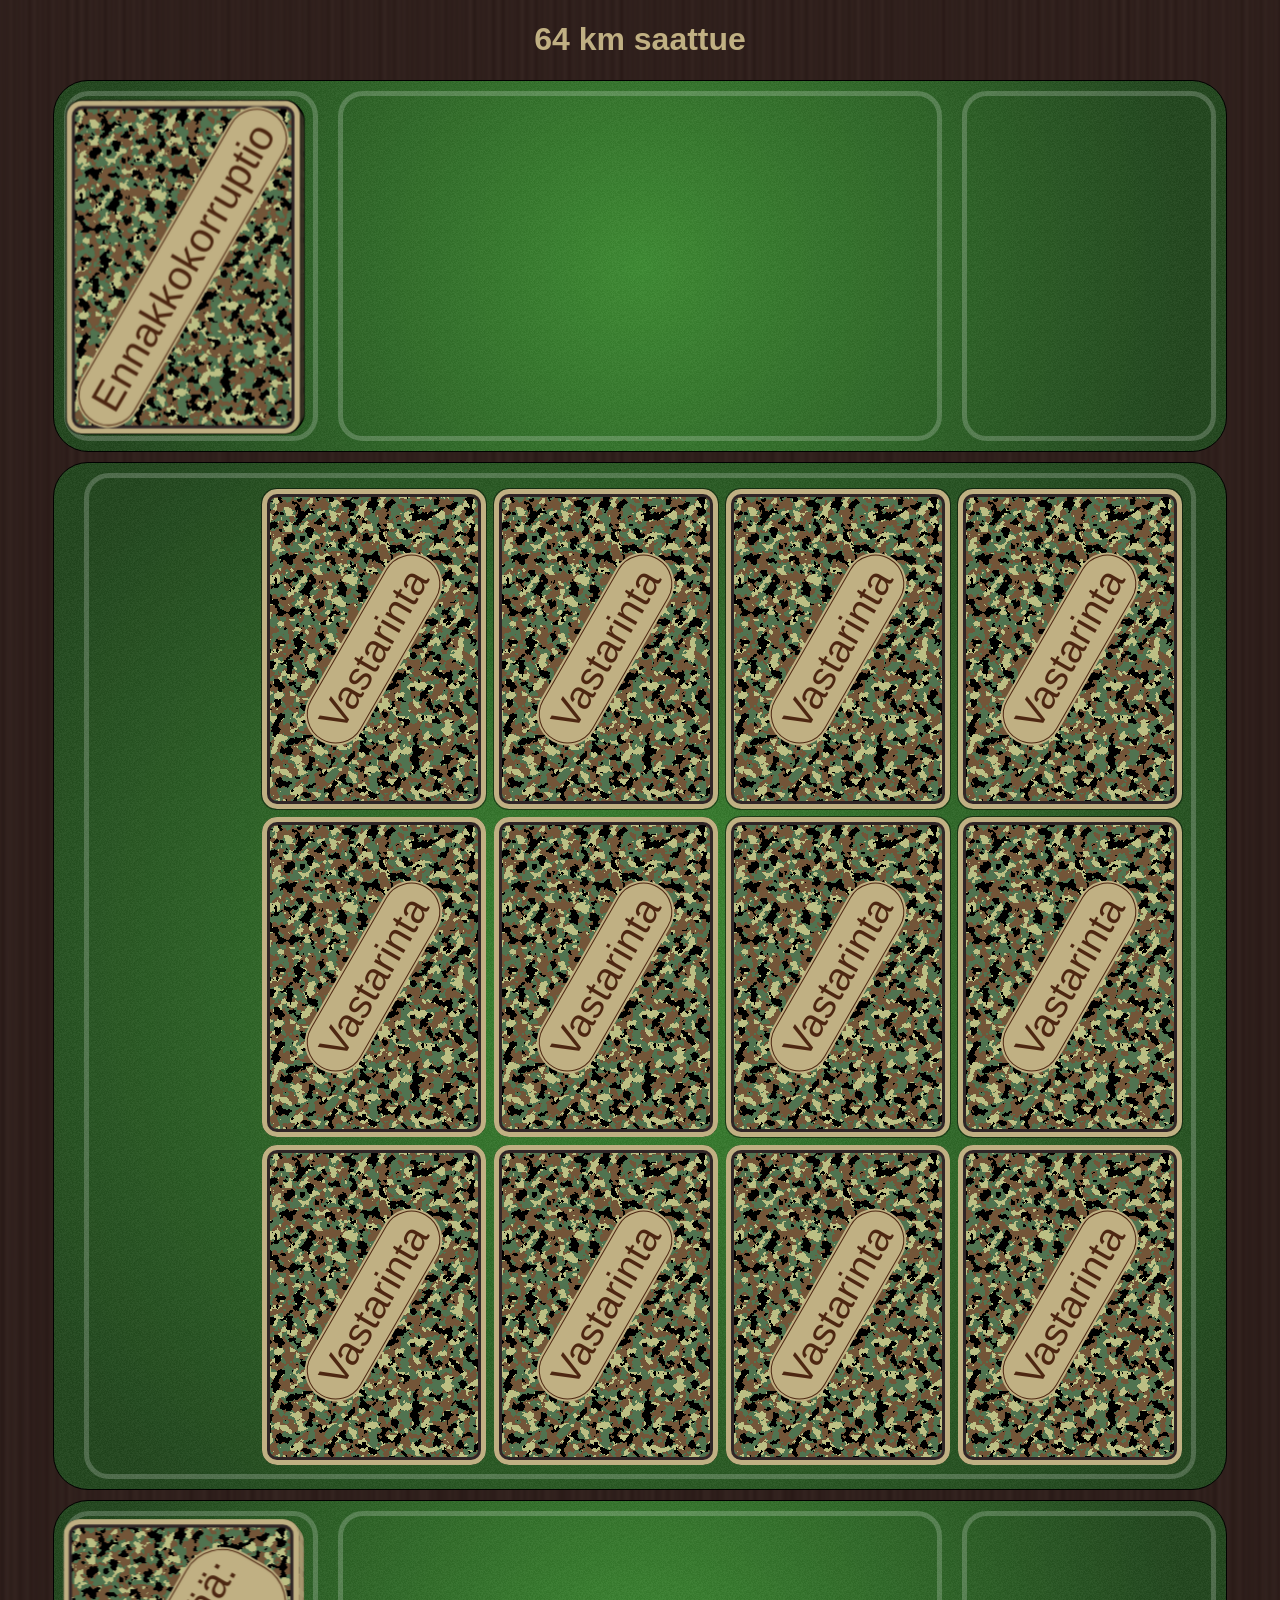
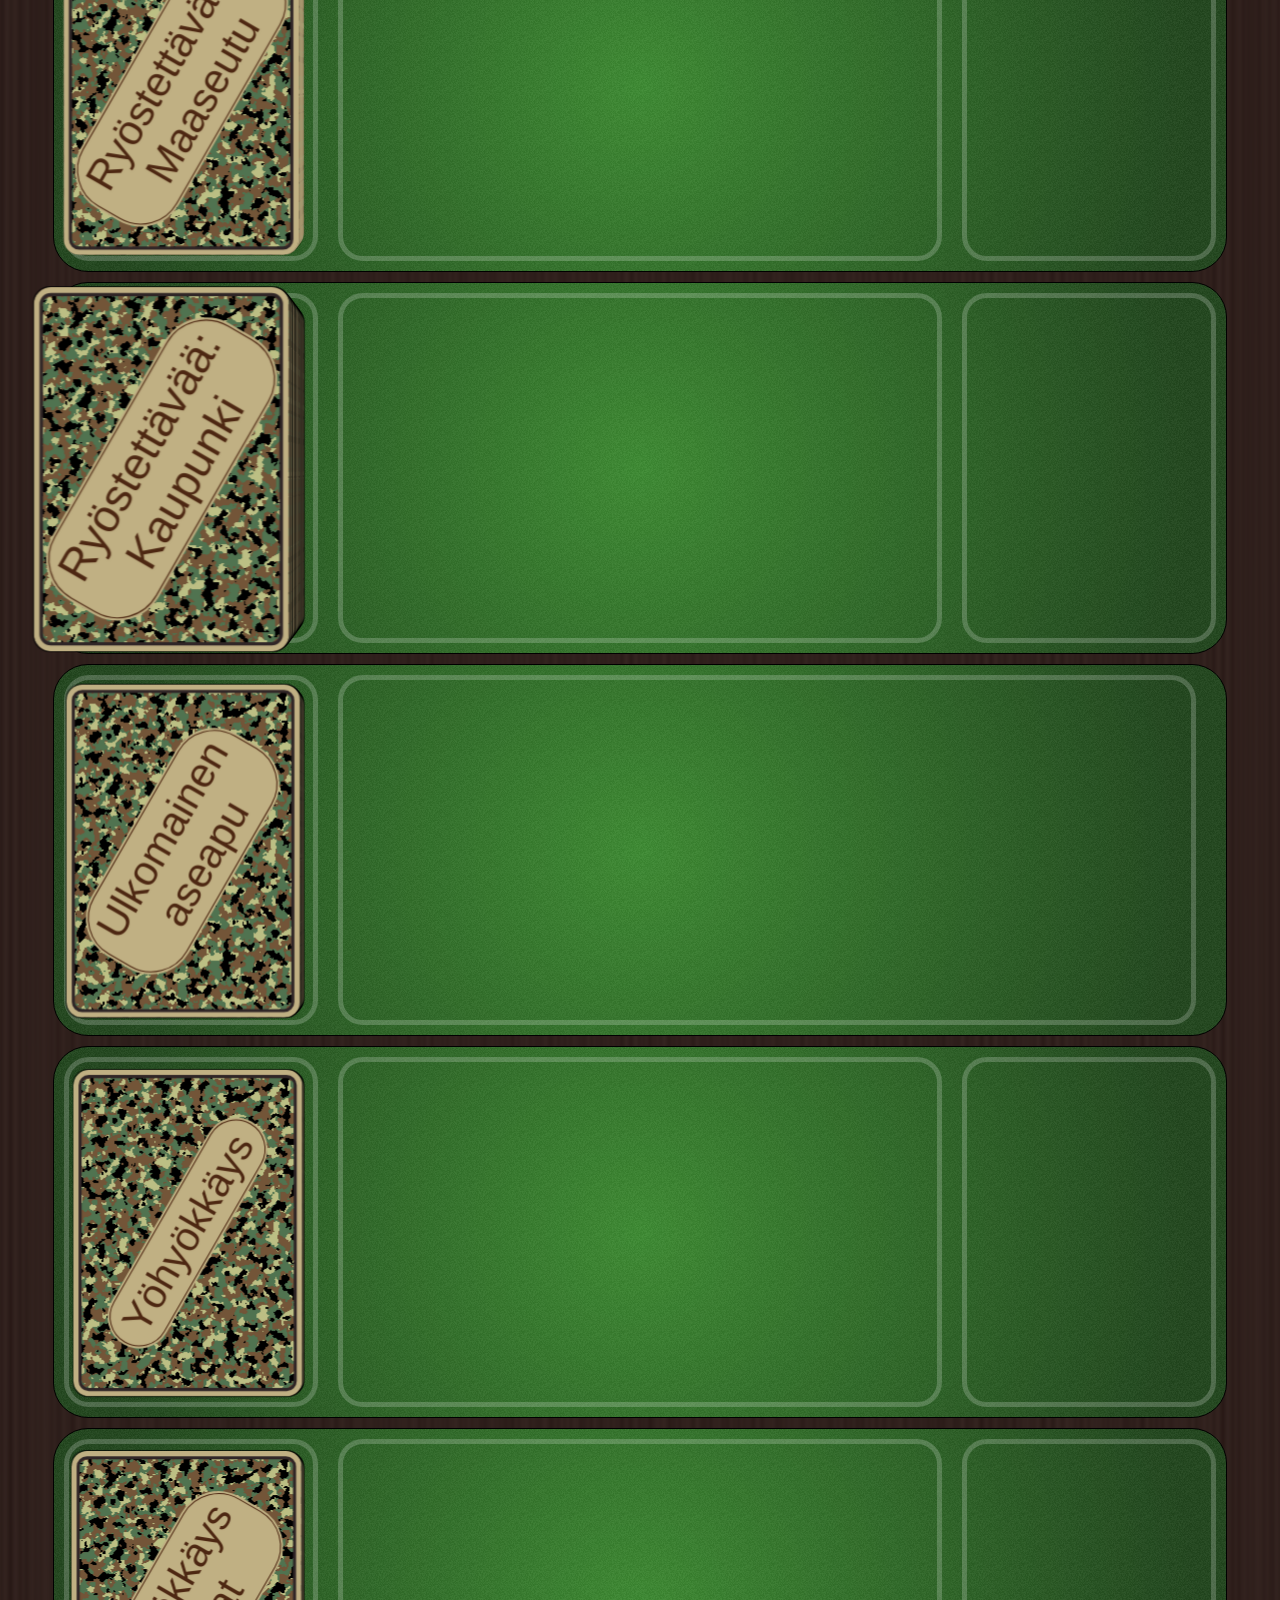
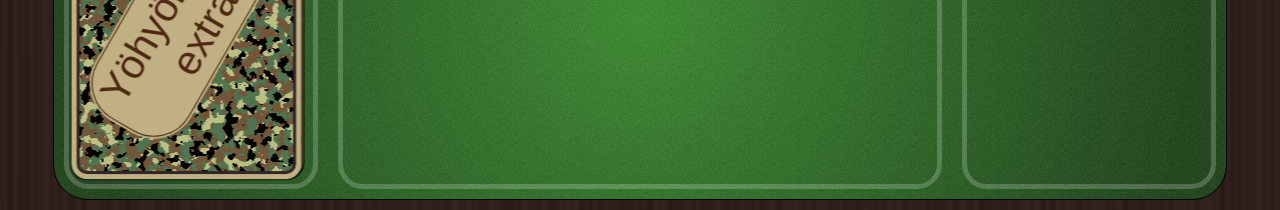
==== commit faace7ff: "Fix svg backgrounds in firefox" ====
--- a/index.html
+++ b/index.html
@@ -11,6 +11,7 @@
     body {
       background-color: #583c34;
       background-image: var(--wood);
+      background-size: cover;
       font-family: 'Gill Sans', 'Gill Sans MT', Calibri, 'Trebuchet MS', sans-serif;
     }
 
@@ -599,7 +600,8 @@
       content: '64km';
       text-align: center;
       transform: rotateY(180deg);
-      background: var(--camo);
+      background-image: var(--camo);
+      background-size: cover;
       box-shadow: inset 0 0 0 5px #c0b083, inset 0 0 0 8px #302627;
       display: grid;
       justify-items: center;
@@ -711,7 +713,7 @@
 <style>
   html{
     --wood: url("data:image/svg+xml,\
-      %3Csvg xmlns='http://www.w3.org/2000/svg'%3E\
+      %3Csvg xmlns='http://www.w3.org/2000/svg' viewBox='0 0 2560 1440'%3E\
         %3Cfilter id='filter'%3E\
           %3CfeTurbulence type='fractalNoise' baseFrequency='.5 .001'/%3E\
           %3CfeColorMatrix values='0 0 0 0.023 0.017\
@@ -723,7 +725,7 @@
       %3C/svg%3E");
 
     --camo: url("data:image/svg+xml,\
-      %3Csvg xmlns='http://www.w3.org/2000/svg'%3E\
+      %3Csvg xmlns='http://www.w3.org/2000/svg' viewBox='0 0 500 500'%3E\
         %3Cfilter id='filter'%3E\
           %3CfeTurbulence type='fractalNoise' baseFrequency='0.06' numOctaves='3'/%3E\
           %3CfeComponentTransfer%3E\
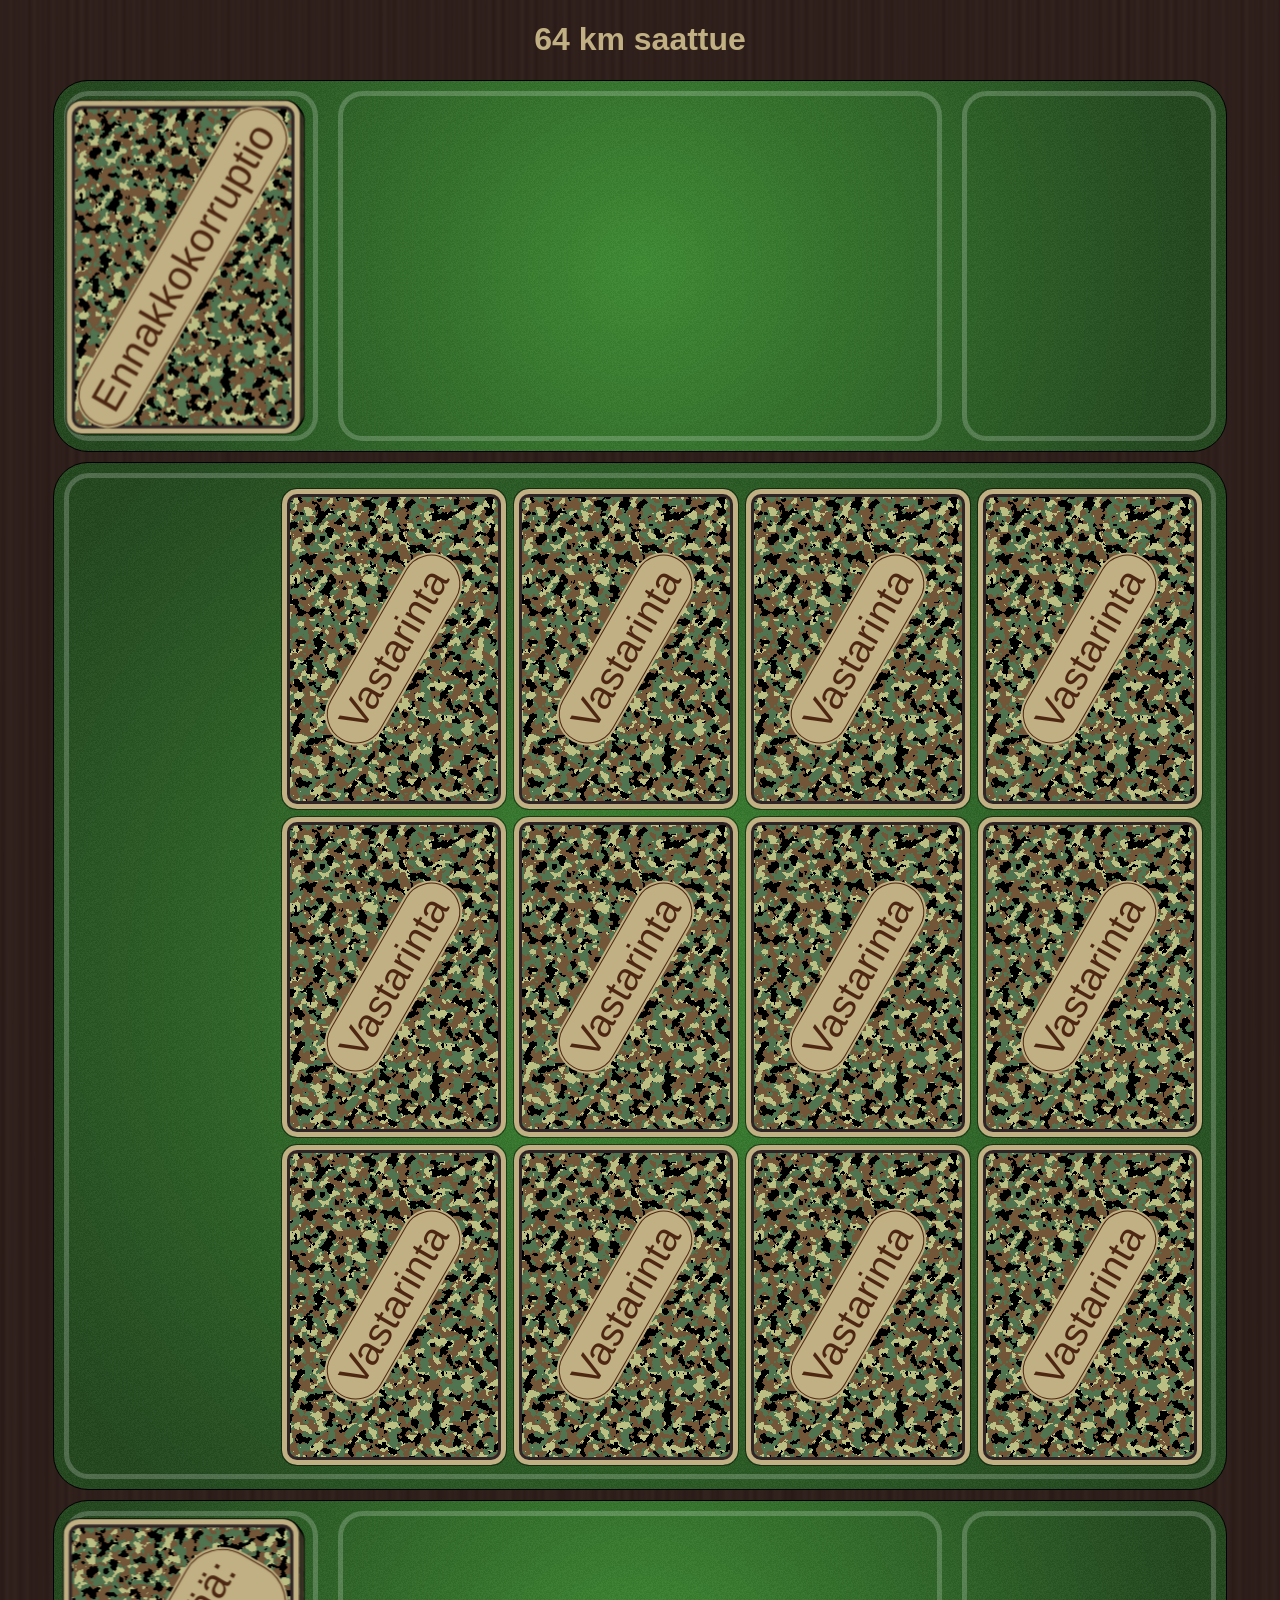
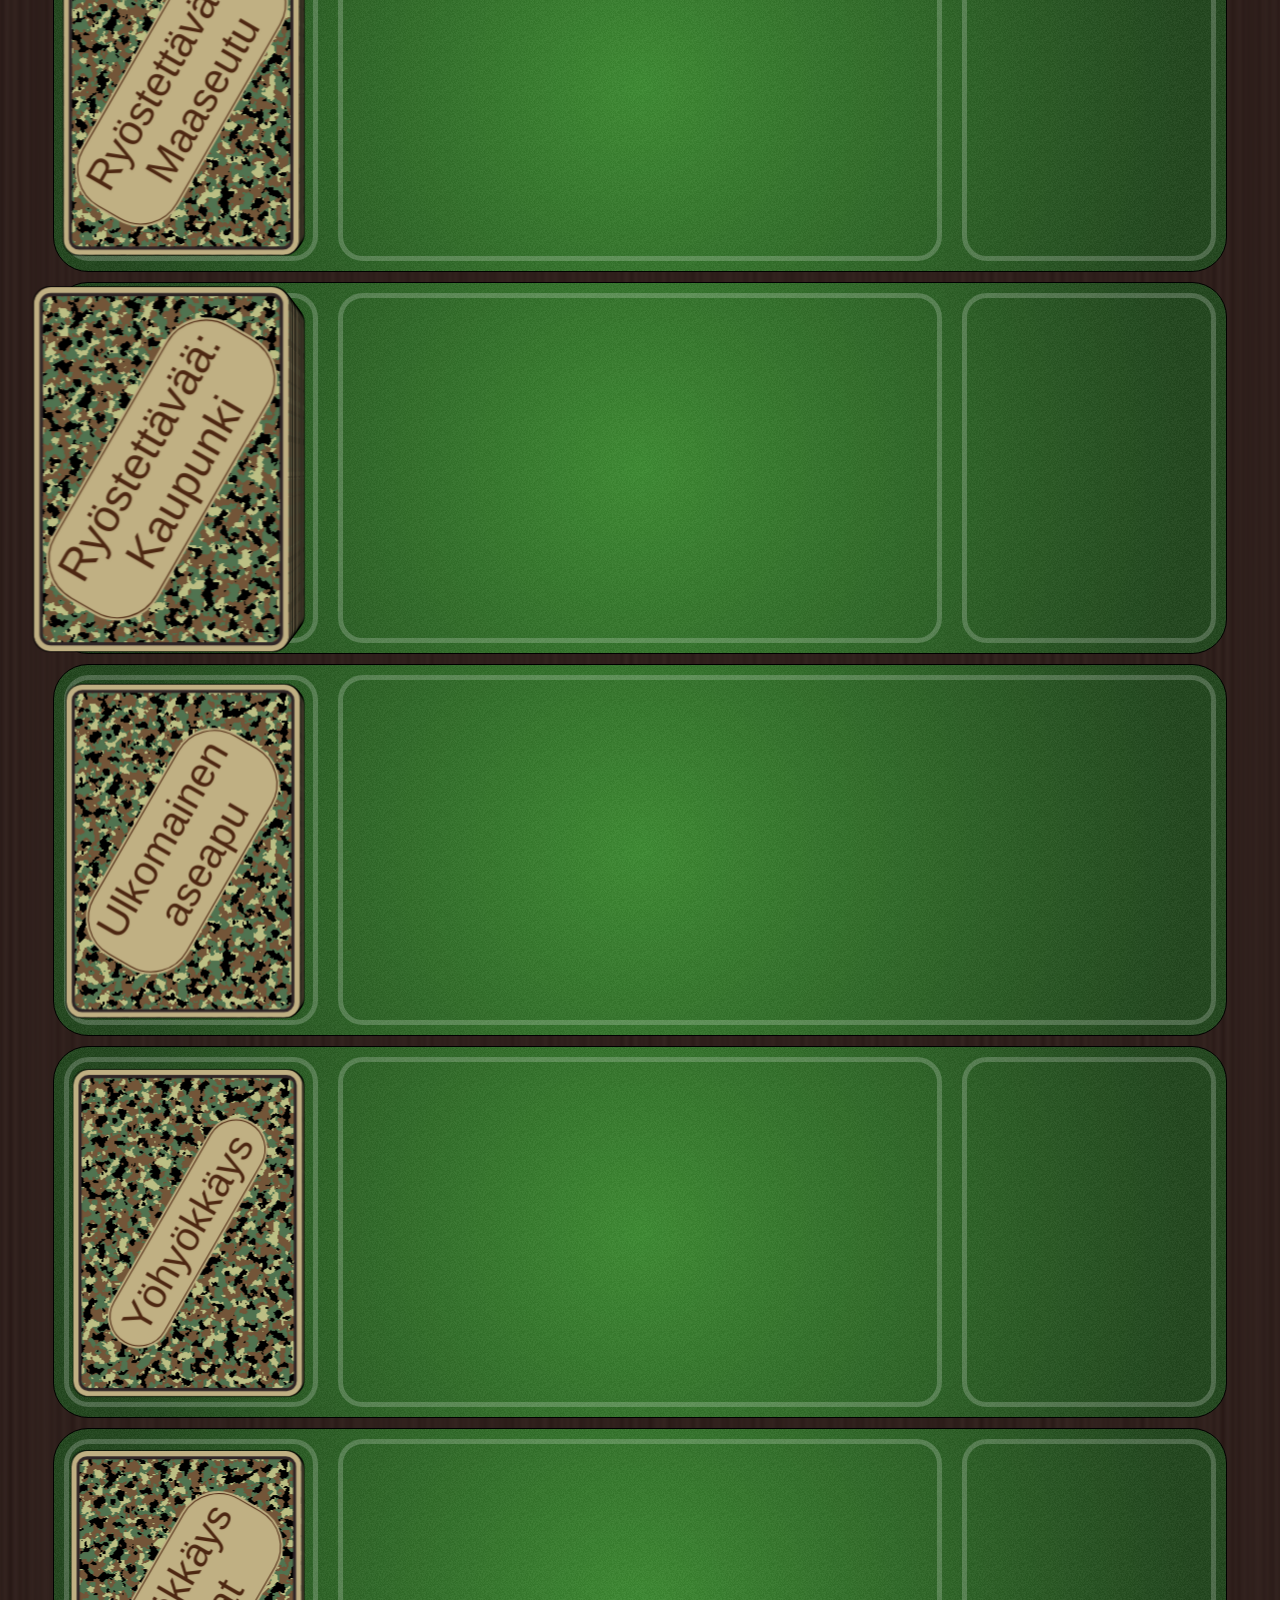
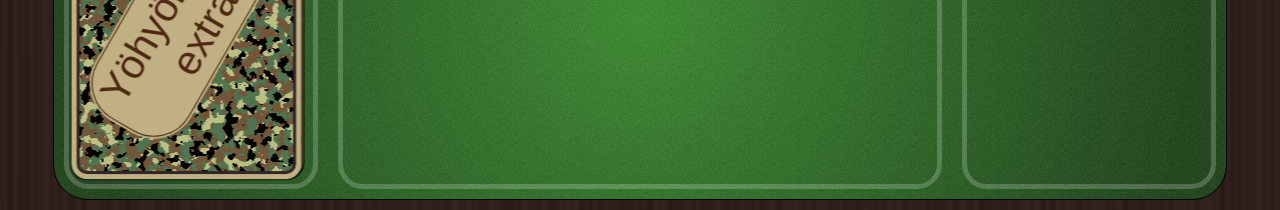
==== commit 140f164c: "Add animations to cards going to play area" ====
--- a/index.html
+++ b/index.html
@@ -13,6 +13,7 @@
       background-image: var(--wood);
       background-size: cover;
       font-family: 'Gill Sans', 'Gill Sans MT', Calibri, 'Trebuchet MS', sans-serif;
+      line-height: 1.15;
     }
 
     h1 {
@@ -39,6 +40,19 @@
       /* --stack-height: calc(1.5px + 0px); */
       --overlap-height: 0px;
       --per-row: 1;
+      perspective: 1000px;
+      transform-style: preserve-3d;
+      transform-origin: center center;
+    }
+
+    .playmat--opposition {
+      grid-template-columns: 1fr;
+      grid-template-areas: 'play';
+    }
+
+    .playmat--foreign-aid {
+      grid-template-columns: min-content 1fr;
+      grid-template-areas: 'draw play';
     }
 
     @media (min-width: 1162px) {
@@ -155,7 +169,7 @@
     }
 
      .card-slot--overlap .card {
-      --default-transform: translateZ(calc(var(--n) / var(--per-row) * var(--overlap-height)));
+      --default-transform: var(--move-transform, translateZ(calc(var(--n) / var(--per-row) * var(--overlap-height))));
       --dur: 1s;
       transform: var(--default-transform);
       flex-shrink: 1;
@@ -165,8 +179,7 @@
       --shadow-color: rgba(0, 0, 0, 0.2);
       box-shadow: 0 0 0 0 var(--shadow-color);
       border-radius: 15px;
-      transition: transform 0.1s ease-out, box-shadow 0.1s ease-out;
-      transition-delay: calc(var(--dur) * 0.8);
+      transition: transform 0.3s ease-out, box-shadow 0.1s ease-out calc(var(--dur) * 0.8);
     }
 
     .card-slot--overlap .card:hover {
@@ -266,12 +279,6 @@
       filter: grayscale(1);
     }
 
-    .playmat {
-      perspective: 1000px;
-      transform-style: preserve-3d;
-      transform-origin: center center;
-    }
-
     .card-slot {
       perspective: 1000px;
       transform-style: preserve-3d;
@@ -566,6 +573,7 @@
       transform-origin: 100%;
     }
 
+    .card-slot--overlap:not(#yohyokkayspoyta) .card--added .card__flipper,
     .playmat--opposition .card__flipper,
     .card-slot--draw .card__flipper {
       transform: translateX(-100%) rotateY(180deg);
@@ -647,6 +655,21 @@
       text-align: center;
     }
 
+    @property --floor {
+      syntax: '<integer>';
+      initial-value: 0;
+      inherits: false /* or true depending on context */
+    }
+
+    .card-slot--overlap .card--added {
+        --finetune: 192px;
+        --move-transform: translateX(calc(-100vw + var(--finetune) + (var(--n) + 1 - var(--floor) * var(--per-row))*232px));
+        --t: calc((var(--n) - 1) / var(--per-row));
+        --floor: calc(var(--t) - .5);
+    }
+    .playmat--foreign-aid .card--added {
+      --finetune: -63px;
+    }
 </style>
 </head>
 
@@ -681,7 +704,7 @@
     <div class='card-slot card-slot--discard' id='ryosto_kaupunkipoisto'></div>
   </div>
 
-  <div id='aseapu' class='playmat'>
+  <div id='aseapu' class='playmat playmat--foreign-aid'>
     <h2>Ulkomainen aseapu</h2>
     <div class='card-slot card-slot--draw' id='aseapupakka'></div>
     <div class='card-slot card-slot--play card-slot--overlap' id='aseapupoyta'></div>
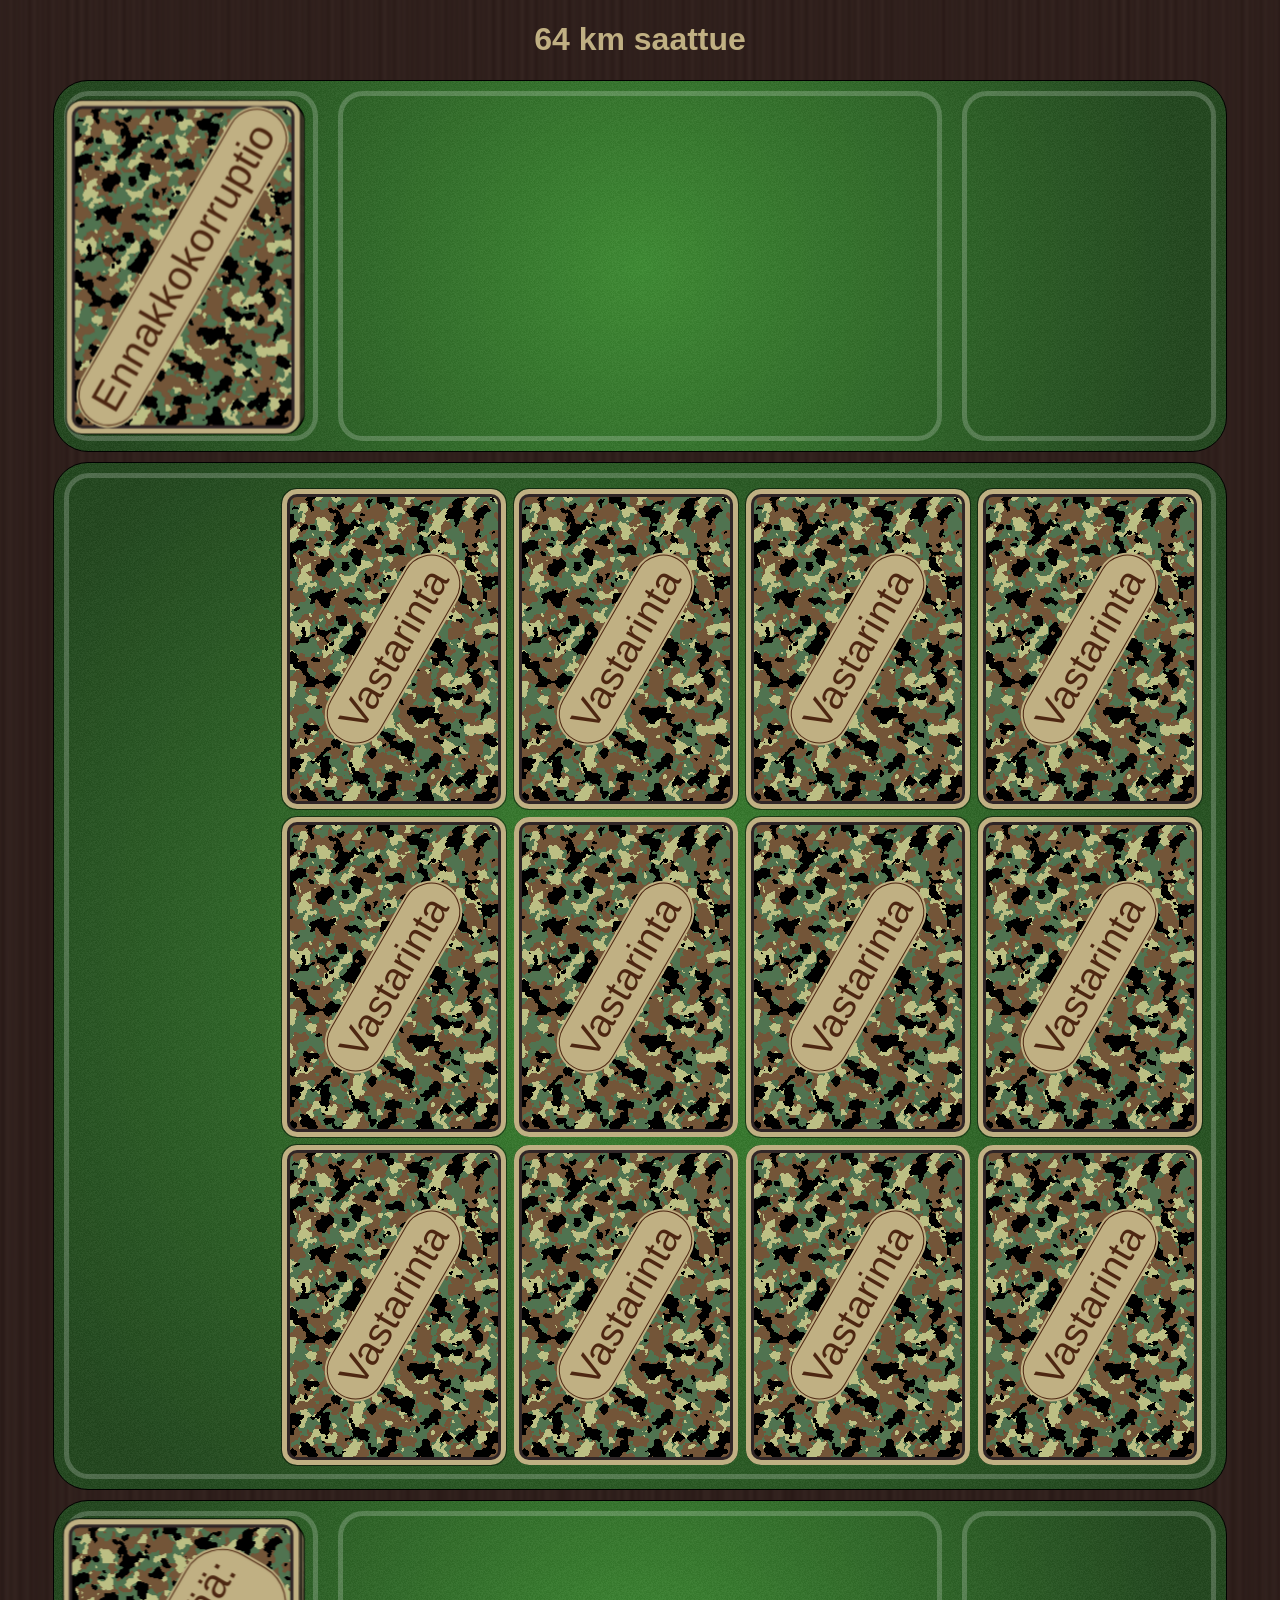
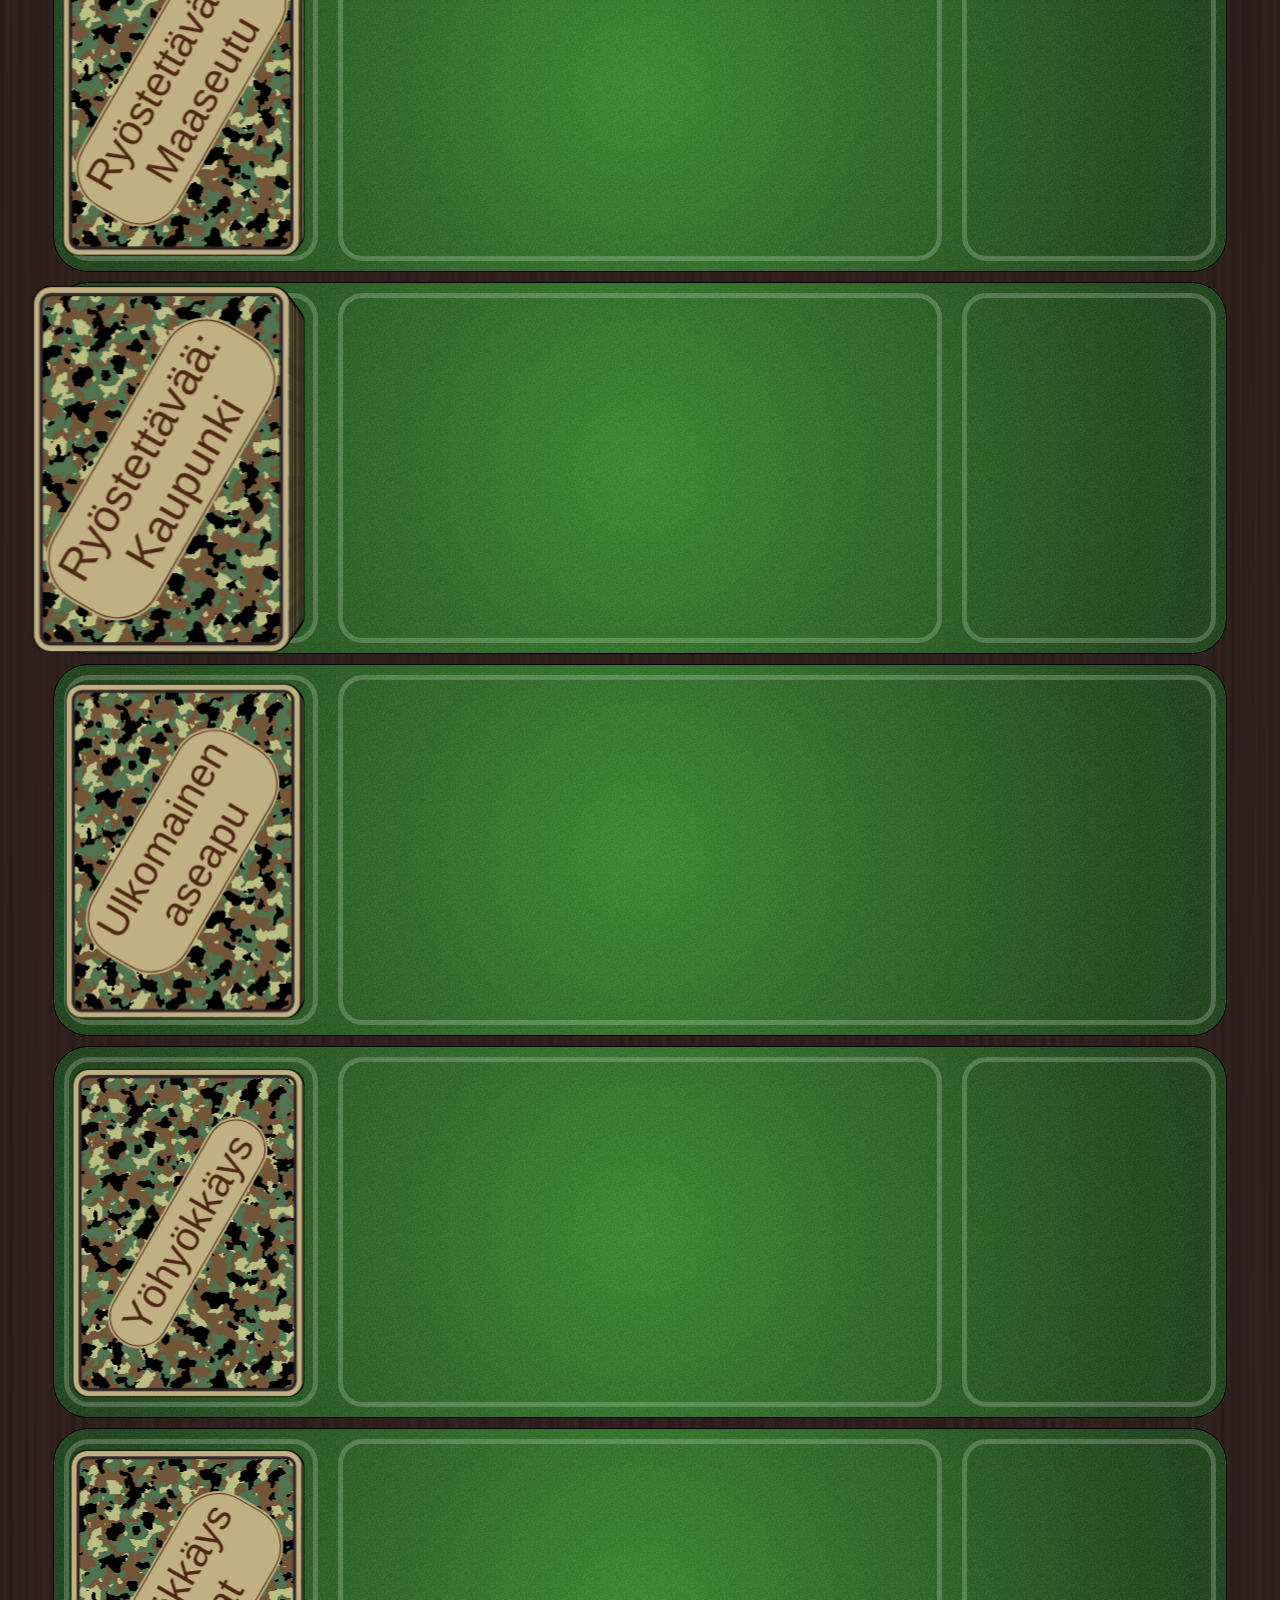
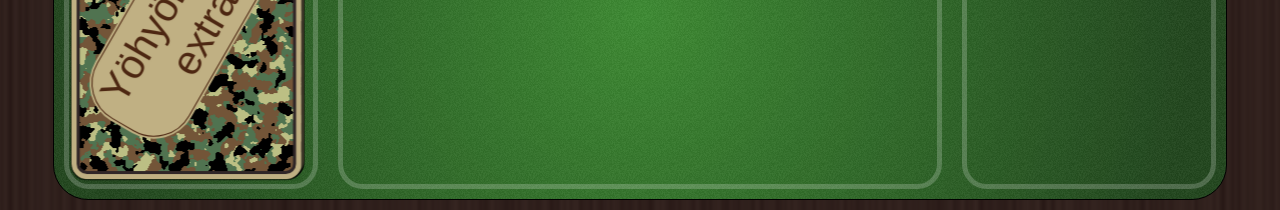
==== commit e8522660: "Fix camo pattern size" ====
--- a/index.html
+++ b/index.html
@@ -748,7 +748,7 @@
       %3C/svg%3E");
 
     --camo: url("data:image/svg+xml,\
-      %3Csvg xmlns='http://www.w3.org/2000/svg' viewBox='0 0 500 500'%3E\
+      %3Csvg xmlns='http://www.w3.org/2000/svg' viewBox='0 0 224 320'%3E\
         %3Cfilter id='filter'%3E\
           %3CfeTurbulence type='fractalNoise' baseFrequency='0.06' numOctaves='3'/%3E\
           %3CfeComponentTransfer%3E\
